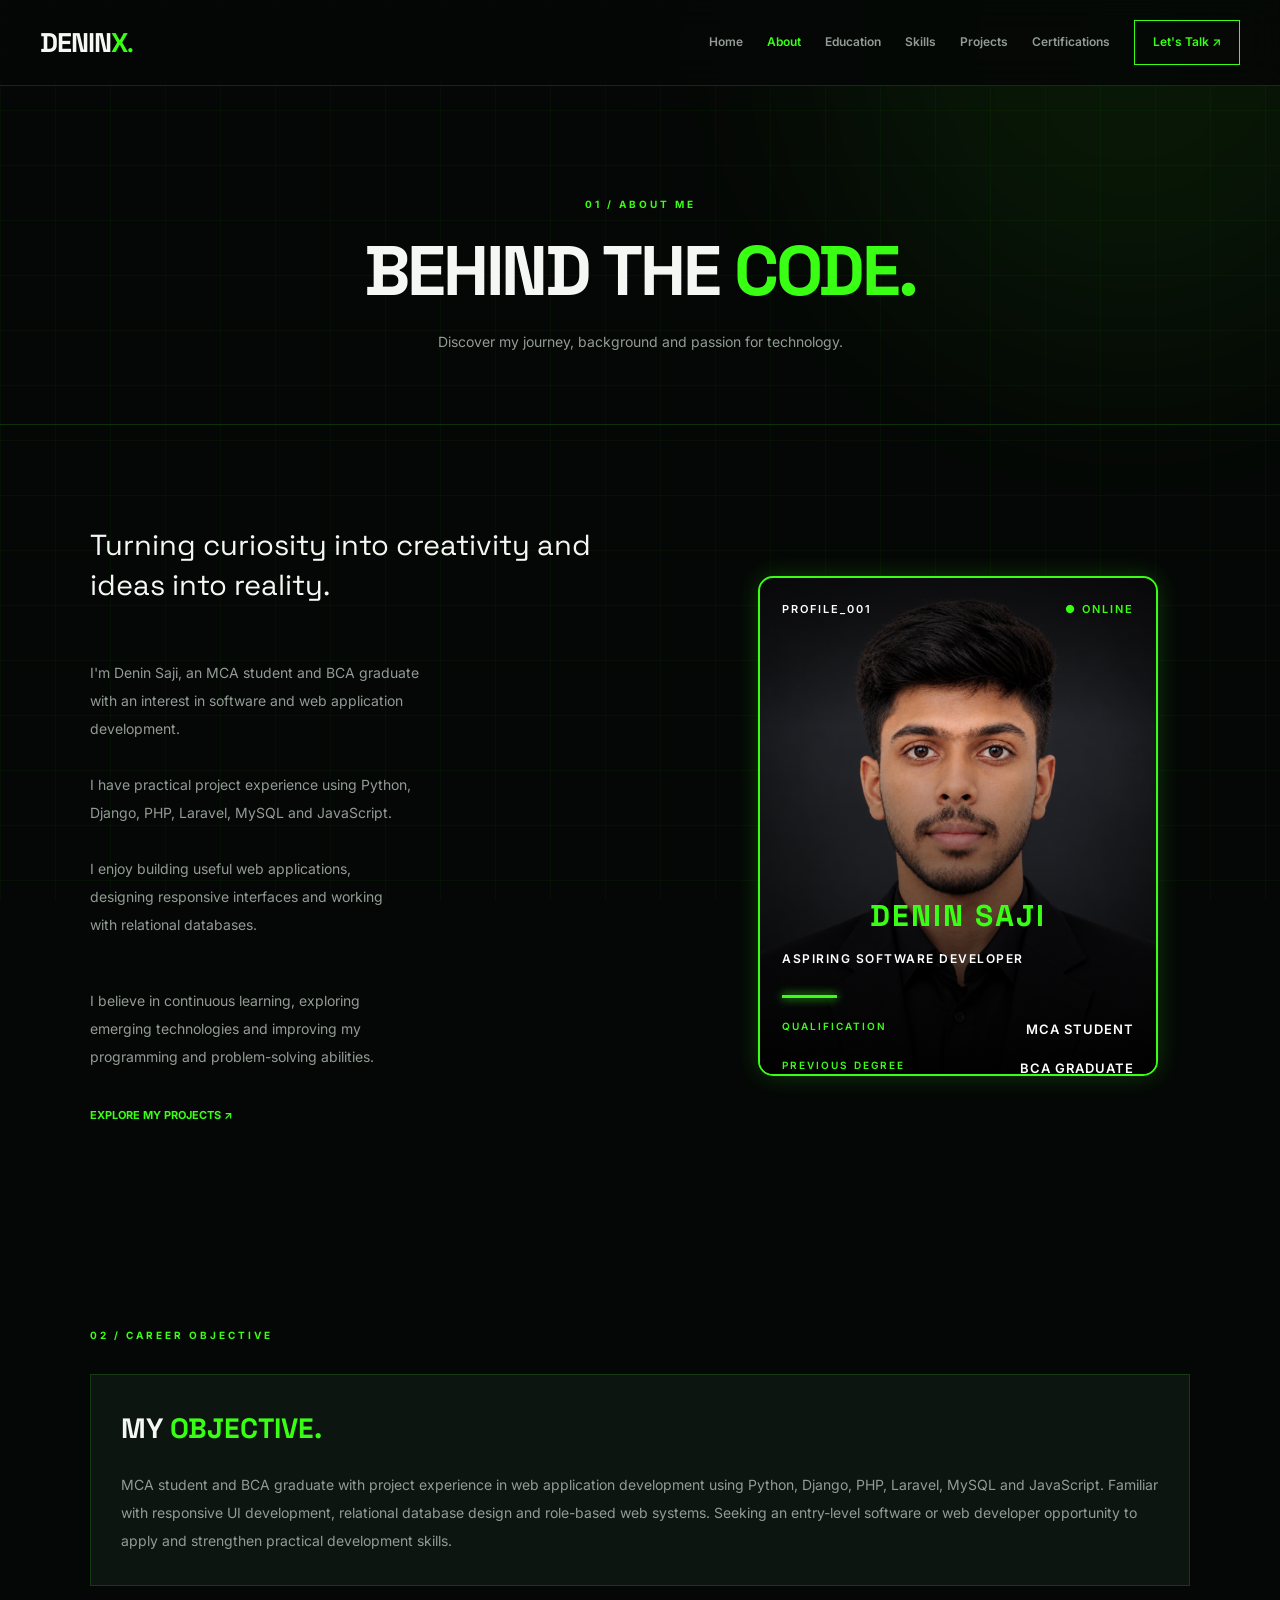
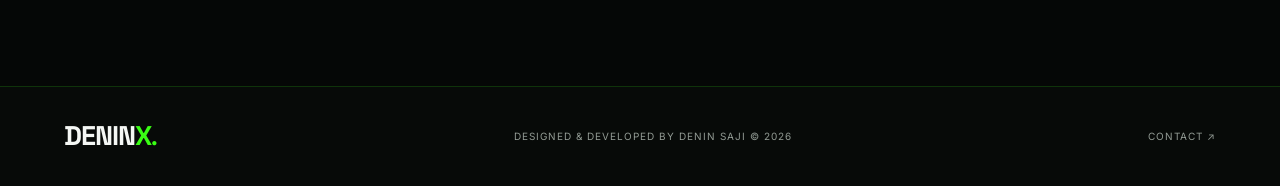
==== pages/about.html @ f34256f6 "initial commit" ====
<!DOCTYPE html>
<html lang="en">
<head>
    <meta charset="UTF-8">
    <meta name="viewport" content="width=device-width, initial-scale=1.0">

    <title>About Me | DENINX</title>

    <link href="https://fonts.googleapis.com/css2?family=Space+Grotesk:wght@400;500;600;700&family=Inter:wght@400;500;600;700&display=swap" rel="stylesheet">

    <link rel="stylesheet" href="../assets/css/index.css">
    <script src="../assets/js/script.js" defer></script>
</head>

<body>

<div class="background-grid"></div>
<div class="ambient-glow"></div>

<!-- NAVIGATION -->

<header class="navbar">
    <div class="nav-container">

        <a href="../index.html" class="logo">
            DENIN<span>X</span><small>.</small>
        </a>

        <input type="checkbox" id="menu-toggle">

        <label for="menu-toggle" class="menu-icon">
            <span></span>
            <span></span>
            <span></span>
        </label>

        <nav class="nav-links">
            <a href="../index.html">Home</a>
            <a href="about.html" class="active">About</a>
            <a href="education.html">Education</a>
            <a href="skills.html">Skills</a>
            <a href="projects.html">Projects</a>
            <a href="certifications.html">Certifications</a>
            <a href="contact.html" class="nav-contact">Let's Talk ↗</a>
        </nav>

    </div>
</header>

<main class="page-main">

    <!-- PAGE HERO -->

    <section class="page-hero">

        <p class="section-number">01 / ABOUT ME</p>

        <h1>BEHIND THE <span>CODE.</span></h1>

        <p>
            Discover my journey, background and passion for technology.
        </p>

    </section>

    <!-- ABOUT SECTION -->

    <section class="section">

        <div class="section-container about-grid">

            <div class="about-main">

                <p class="about-highlight">
                    Turning curiosity into creativity
                    and ideas into reality.
                </p>

                <p class="about-description">
                    I'm Denin Saji, an MCA student and BCA graduate
                    with an interest in software and web application
                    development.

                    I have practical project experience using Python,
                    Django, PHP, Laravel, MySQL and JavaScript.

                    I enjoy building useful web applications,
                    designing responsive interfaces and working
                    with relational databases.
                </p>

                <p class="about-description">
                    I believe in continuous learning, exploring
                    emerging technologies and improving my
                    programming and problem-solving abilities.
                </p>

                <a href="projects.html" class="text-link">
                    EXPLORE MY PROJECTS ↗
                </a>

            </div>

            <!-- PROFILE CARD WITH FULL BACKGROUND PHOTO -->

            <div class="profile-card">

                <!-- Dark overlay and profile content -->

                <div class="profile-overlay">

                    <div class="profile-card-top">

                        <span>PROFILE_001</span>

                        <span class="profile-online">
                            ● ONLINE
                        </span>

                    </div>

                    <div class="profile-info">

                        <h3>DENIN SAJI</h3>

                        <p class="profile-role">
                            ASPIRING SOFTWARE DEVELOPER
                        </p>

                        <div class="profile-line"></div>

                        <div class="profile-details">

                            <span>QUALIFICATION</span>
                            <strong>MCA STUDENT</strong>

                        </div>

                        <div class="profile-details">

                            <span>PREVIOUS DEGREE</span>
                            <strong>BCA GRADUATE</strong>

                        </div>

                        <div class="profile-details">

                            <span>LOCATION</span>
                            <strong>KERALA, INDIA</strong>

                        </div>

                    </div>

                </div>

            </div>

        </div>

    </section>

    <!-- CAREER OBJECTIVE -->

    <section class="section">

        <div class="section-container">

            <p class="section-number">02 / CAREER OBJECTIVE</p>

            <div class="content-card">

                <h2>MY <span>OBJECTIVE.</span></h2>

                <p>
                    MCA student and BCA graduate with project experience
                    in web application development using Python, Django,
                    PHP, Laravel, MySQL and JavaScript. Familiar with
                    responsive UI development, relational database design
                    and role-based web systems. Seeking an entry-level
                    software or web developer opportunity to apply and
                    strengthen practical development skills.
                </p>

            </div>

        </div>

    </section>

</main>

<!-- FOOTER -->

<footer class="footer">

    <a href="../index.html" class="logo">
        DENIN<span>X</span><small>.</small>
    </a>

    <p>DESIGNED & DEVELOPED BY DENIN SAJI © 2026</p>

    <a href="contact.html">CONTACT ↗</a>

</footer>

</body>
</html>
---- assets/css/index.css ----
/* =========================================
   DENINX PORTFOLIO
   BLACK + NEON GREEN THEME
========================================= */

:root {
    --bg: #050706;
    --bg-secondary: #0a100c;
    --card: #0d1510;
    --green: #39ff14;
    --green-dark: #1dbb12;
    --white: #f4f7f4;
    --gray: #929b94;
    --border: rgba(57, 255, 20, 0.17);
}

* {
    margin: 0;
    padding: 0;
    box-sizing: border-box;
}

html {
    scroll-behavior: smooth;
}

body {
    background: var(--bg);
    color: var(--white);
    font-family: 'Inter', sans-serif;
    line-height: 1.7;
    overflow-x: hidden;
}

a {
    text-decoration: none;
    color: inherit;
}

button,
input,
textarea {
    font: inherit;
}

button,
a {
    -webkit-tap-highlight-color: transparent;
}

::selection {
    background: var(--green);
    color: #000;
}

/* BACKGROUND */

.background-grid {
    position: fixed;
    inset: 0;
    z-index: -3;
    pointer-events: none;

    background-image:
        linear-gradient(rgba(57,255,20,.035) 1px, transparent 1px),
        linear-gradient(90deg, rgba(57,255,20,.035) 1px, transparent 1px);

    background-size: 55px 55px;
}

.ambient-glow {
    position: fixed;
    top: -250px;
    right: -150px;
    width: 600px;
    height: 600px;
    border-radius: 50%;
    background: rgba(57,255,20,.07);
    filter: blur(120px);
    pointer-events: none;
    z-index: -2;
}

/* NAVIGATION */

.navbar {
    position: sticky;
    top: 0;
    z-index: 1000;
    background: rgba(5,7,6,.88);
    backdrop-filter: blur(18px);
    border-bottom: 1px solid var(--border);
}

.nav-container {
    max-width: 1250px;
    min-height: 85px;
    padding: 0 25px;
    margin: auto;

    display: flex;
    align-items: center;
    justify-content: space-between;
}

.logo {
    font-family: 'Space Grotesk', sans-serif;
    font-size: 27px;
    font-weight: 700;
    letter-spacing: -1px;
}

.logo span {
    color: var(--green);
}

.logo small {
    color: var(--green);
}

.nav-links {
    display: flex;
    align-items: center;
    gap: 24px;
}

.nav-links a {
    font-size: 12px;
    font-weight: 600;
    color: var(--gray);
    transition: .3s;
}

.nav-links a:hover,
.nav-links a.active {
    color: var(--green);
}

.nav-links .nav-contact {
    padding: 11px 18px;
    color: var(--green);
    border: 1px solid var(--green);
}

.nav-contact:hover {
    background: var(--green);
    color: #000 !important;
}

#menu-toggle {
    display: none;
}

.menu-icon {
    display: none;
    cursor: pointer;
}

/* BUTTONS */

.btn {
    display: inline-flex;
    justify-content: center;
    align-items: center;
    gap: 12px;

    padding: 14px 23px;
    font-size: 11px;
    font-weight: 700;
    letter-spacing: 1px;

    border: 1px solid transparent;
    transition: .3s;
    cursor: pointer;
}

.btn-primary {
    background: var(--green);
    color: #000;
}

.btn-primary:hover {
    background: transparent;
    color: var(--green);
    border-color: var(--green);
    box-shadow: 0 0 25px rgba(57,255,20,.2);
}

.btn-secondary {
    background: transparent;
    border-color: var(--border);
    color: var(--white);
}

.btn-secondary:hover {
    border-color: var(--green);
    color: var(--green);
}

/* HERO */

.hero {
    max-width: 1250px;
    min-height: 680px;
    padding: 100px 25px;

    margin: auto;

    display: grid;
    grid-template-columns: 1.1fr .9fr;
    align-items: center;
    gap: 50px;
}

.status {
    display: inline-flex;
    align-items: center;
    gap: 10px;

    border: 1px solid var(--border);
    padding: 8px 14px;

    color: var(--green);
    font-size: 10px;
    letter-spacing: 1px;
    margin-bottom: 30px;
}

.status-dot {
    display: inline-block;
    width: 8px;
    height: 8px;
    background: var(--green);
    border-radius: 50%;
    box-shadow: 0 0 12px var(--green);
    animation: pulse 1.5s infinite;
}

@keyframes pulse {
    50% {
        opacity: .35;
        box-shadow: 0 0 3px var(--green);
    }
}

.hero-intro {
    font-size: 13px;
    letter-spacing: 4px;
    color: var(--gray);
}

.hero-intro span {
    color: var(--green);
}

.hero h1,
.page-hero h1 {
    font-family: 'Space Grotesk', sans-serif;
    font-size: clamp(48px, 6vw, 80px);
    line-height: 1.04;
    font-weight: 700;
    letter-spacing: -3px;
    margin: 22px 0;
}

.hero h1 span,
.page-hero h1 span,
.section-heading h2 span,
.section-container h2 span,
.contact-content h2 span,
.resume-card h2 span {
    color: var(--green);
}

.green-dot {
    color: var(--green);
}

.hero-description {
    max-width: 500px;
    color: var(--gray);
    font-size: 15px;
    margin-bottom: 30px;
}

.hero-buttons {
    display: flex;
    flex-wrap: wrap;
    gap: 15px;
}

.hero-meta {
    display: flex;
    justify-content: space-between;
    gap: 15px;
    max-width: 460px;

    margin-top: 65px;
    padding-top: 18px;

    border-top: 1px solid var(--border);
    font-size: 9px;
    letter-spacing: 1px;
    color: var(--gray);
}

/* HERO VISUAL */

.hero-visual {
    min-height: 490px;
    position: relative;

    display: flex;
    align-items: center;
    justify-content: center;
}

.tech-sphere {
    position: absolute;
    width: 250px;
    height: 250px;

    display: flex;
    align-items: center;
    justify-content: center;

    border-radius: 50%;
    background: radial-gradient(circle, #18331a, #050706 70%);

    box-shadow:
        0 0 50px rgba(57,255,20,.13),
        inset 0 0 40px rgba(57,255,20,.15);
}

.sphere-inner {
    width: 140px;
    height: 140px;

    border: 1px solid var(--green);
    border-radius: 50%;

    display: grid;
    place-items: center;

    font-family: 'Space Grotesk';
    font-size: 70px;
    color: var(--green);

    box-shadow: 0 0 35px rgba(57,255,20,.3);
}

.orbit {
    position: absolute;
    width: 350px;
    height: 350px;
    border: 1px solid rgba(57,255,20,.25);
    border-radius: 50%;
}

.orbit-one {
    transform: rotateX(65deg);
    animation: rotate 12s linear infinite;
}

.orbit-two {
    transform: rotateY(65deg);
    animation: rotate 18s linear infinite reverse;
}

@keyframes rotate {
    to {
        transform: rotate(360deg);
    }
}

.floating-label {
    position: absolute;
    z-index: 3;
    padding: 10px 14px;

    font-size: 9px;
    letter-spacing: 1px;

    background: #101a12;
    border: 1px solid var(--border);
}

.label-top {
    top: 40px;
    right: 0;
}

.label-bottom {
    bottom: 100px;
    left: 0;
}

/* TERMINAL */

.terminal {
    position: absolute;
    z-index: 4;
    right: -15px;
    bottom: -20px;

    width: 310px;
    background: rgba(10,17,12,.97);
    border: 1px solid var(--border);

    box-shadow: 0 15px 40px rgba(0,0,0,.6);
}

.terminal-header {
    display: flex;
    align-items: center;
    justify-content: space-between;

    padding: 12px;
    border-bottom: 1px solid var(--border);
}

.terminal-header p {
    font-size: 10px;
    color: var(--gray);
}

.terminal-controls {
    display: flex;
    gap: 5px;
}

.terminal-controls span {
    width: 8px;
    height: 8px;
    border-radius: 50%;
    background: var(--green);
}

.terminal-content {
    padding: 17px;
    font-family: monospace;
    font-size: 10px;
    line-height: 2;
}

.terminal-indent {
    padding-left: 18px;
}

.terminal-green {
    color: var(--green);
}

.terminal-yellow {
    color: #d7e77a;
}

.terminal-output {
    color: var(--green);
}

/* TECH STRIP */

.tech-strip {
    padding: 25px 10px;
    border-top: 1px solid var(--border);
    border-bottom: 1px solid var(--border);
    background: rgba(57,255,20,.025);
}

.tech-strip-inner {
    max-width: 1100px;
    margin: auto;

    display: flex;
    align-items: center;
    justify-content: space-around;
    flex-wrap: wrap;
    gap: 18px;
}

.tech-strip span {
    color: var(--gray);
    font-size: 11px;
    font-weight: 700;
    letter-spacing: 2px;
}

.tech-strip i {
    color: var(--green);
    font-style: normal;
}

/* GENERAL SECTIONS */

.section {
    padding: 100px 0;
}

.section-container {
    max-width: 1150px;
    padding: 0 25px;
    margin: auto;
}

.section-number {
    color: var(--green);
    font-size: 10px;
    font-weight: 700;
    letter-spacing: 3px;
    margin-bottom: 20px;
}

.section-heading h2,
.section-container > h2,
.resume-card h2,
.contact-content h2 {
    font-family: 'Space Grotesk';
    font-size: clamp(35px, 5vw, 58px);
    line-height: 1.1;
    letter-spacing: -2px;
    margin-bottom: 25px;
}

.section-subtitle {
    color: var(--gray);
    max-width: 400px;
}

/* PAGE HERO */

.page-main {
    min-height: 75vh;
}

.page-hero {
    text-align: center;
    padding: 110px 20px 70px;
    border-bottom: 1px solid var(--border);
}

.page-hero h1 {
    font-size: clamp(38px, 6vw, 70px);
}

.page-hero > p:last-child {
    color: var(--gray);
    font-size: 14px;
}

/* ABOUT */

.about-grid {
    display: grid;
    grid-template-columns: 1.1fr .9fr;
    gap: 70px;
    align-items: center;
}

.about-highlight {
    font-family: 'Space Grotesk';
    font-size: 29px;
    line-height: 1.4;
    margin-bottom: 25px;
}

.about-description {
    color: var(--gray);
    font-size: 14px;
    line-height: 2;
    margin-bottom: 20px;
    white-space: pre-line;
}

.text-link {
    display: inline-block;
    color: var(--green);
    font-size: 11px;
    font-weight: 700;
    margin-top: 15px;
}

.profile-card,
.content-card {
    background: var(--card);
    border: 1px solid var(--border);
    padding: 30px;
}

.profile-card-top {
    display: flex;
    justify-content: space-between;
    font-size: 9px;
    color: var(--gray);
}

.profile-online {
    color: var(--green);
}

.profile-avatar {
    width: 100px;
    height: 100px;
    display: grid;
    place-items: center;

    margin: 30px auto;
    border-radius: 50%;

    border: 1px solid var(--green);
    color: var(--green);
    font-size: 40px;

    box-shadow: 0 0 25px rgba(57,255,20,.15);
}

.profile-card h3,
.profile-card > p {
    text-align: center;
}

.profile-card h3 {
    font-family: 'Space Grotesk';
    font-size: 24px;
}

.profile-card > p {
    font-size: 10px;
    color: var(--gray);
    letter-spacing: 2px;
}

.profile-line {
    height: 1px;
    background: var(--border);
    margin: 25px 0;
}

.profile-details {
    display: flex;
    justify-content: space-between;
    gap: 15px;
    margin: 17px 0;
}

.profile-details span {
    font-size: 9px;
    color: var(--gray);
}

.profile-details strong {
    font-size: 10px;
    text-align: right;
    color: var(--green);
}

/* CONTENT CARD */

.content-card {
    margin-top: 30px;
}

.content-card h2,
.content-card h3 {
    font-family: 'Space Grotesk';
    font-size: 28px;
    margin-bottom: 18px;
}

.content-card p {
    color: var(--gray);
    line-height: 2;
    font-size: 14px;
}

/* EDUCATION */

.education-list {
    max-width: 850px;
    margin: auto;
    display: grid;
    gap: 25px;
}

.education-card {
    position: relative;
    padding: 35px;
    background: var(--card);
    border: 1px solid var(--border);
    transition: .3s;
}

.education-card:hover,
.skill-card:hover,
.project-card:hover,
.cert-card:hover {
    transform: translateY(-7px);
    border-color: var(--green);
    box-shadow: 0 15px 35px rgba(57,255,20,.08);
}

.education-number {
    position: absolute;
    right: 30px;
    top: 20px;
    font-family: 'Space Grotesk';
    font-size: 38px;
    color: rgba(57,255,20,.18);
}

.education-level {
    color: var(--green);
    font-size: 10px;
    letter-spacing: 2px;
}

.education-card h2 {
    font-family: 'Space Grotesk';
    font-size: 25px;
    margin: 12px 0;
}

.education-card h3 {
    font-size: 14px;
}

.education-card p {
    color: var(--gray);
    font-size: 12px;
}

.education-result {
    display: flex;
    justify-content: space-between;
    align-items: center;

    border-top: 1px solid var(--border);
    padding-top: 15px;
    margin-top: 20px;
}

.education-result span {
    font-size: 10px;
    color: var(--gray);
}

.education-result strong {
    color: var(--green);
    font-size: 24px;
}

/* SKILLS */

.skills-grid {
    display: grid;
    grid-template-columns: repeat(3, 1fr);
    gap: 22px;
}

.skill-card {
    position: relative;
    background: var(--card);
    border: 1px solid var(--border);
    padding: 30px;
    transition: .3s;
}

.skill-index {
    color: var(--green);
    font-size: 10px;
    letter-spacing: 2px;
}

.skill-symbol {
    font-family: 'Space Grotesk';
    font-size: 42px;
    color: var(--green);
    margin: 20px 0;
}

.skill-card h3 {
    font-family: 'Space Grotesk';
    font-size: 17px;
    margin-bottom: 17px;
}

.skill-tags,
.project-tags {
    display: flex;
    flex-wrap: wrap;
    gap: 8px;
}

.skill-tags span,
.project-tags span {
    padding: 6px 10px;
    font-size: 10px;
    color: var(--green);
    background: rgba(57,255,20,.06);
    border: 1px solid var(--border);
}

/* PROJECTS */

.projects-grid,
.project-summary-grid {
    display: grid;
    grid-template-columns: repeat(2, 1fr);
    gap: 25px;
}

.project-card,
.project-summary {
    background: var(--card);
    border: 1px solid var(--border);
    overflow: hidden;
    transition: .3s;
}

.project-image {
    height: 220px;
    position: relative;

    display: grid;
    place-items: center;

    background:
        radial-gradient(circle, rgba(57,255,20,.16), transparent 70%),
        #0b130d;
    border-bottom: 1px solid var(--border);
}

.project-two {
    background:
        radial-gradient(circle, rgba(20,150,70,.2), transparent 70%),
        #0b130d;
}

.project-three {
    background:
        radial-gradient(circle, rgba(100,180,30,.2), transparent 70%),
        #0b130d;
}

.project-image-label {
    position: absolute;
    top: 18px;
    left: 20px;
    color: var(--green);
    font-size: 10px;
    letter-spacing: 2px;
}

.project-preview {
    text-align: center;
    font-family: 'Space Grotesk';
    color: var(--green);
    font-size: 32px;
}

.project-preview strong {
    display: block;
}

.preview-line {
    width: 140px;
    height: 3px;
    background: var(--green);
    margin: 10px auto;
    opacity: .6;
}

.preview-line.short {
    width: 90px;
}

.preview-button {
    font-size: 9px;
    border: 1px solid var(--green);
    padding: 5px 12px;
    margin-top: 15px;
}

.project-info {
    padding: 28px;
}

.project-category {
    font-size: 9px;
    letter-spacing: 2px;
    color: var(--green);
}

.project-info h3 {
    font-family: 'Space Grotesk';
    font-size: 25px;
    margin: 12px 0;
}

.project-info > p {
    color: var(--gray);
    font-size: 13px;
    line-height: 1.9;
    margin-bottom: 20px;
}

.project-status,
.cert-label {
    display: inline-block;
    margin-top: 18px;
    color: var(--green);
    font-size: 10px;
    letter-spacing: 1px;
}

.art-shapes {
    display: flex;
    justify-content: center;
    gap: 10px;
    margin-top: 12px;
}

.art-shapes i {
    display: block;
    width: 35px;
    height: 35px;
    border: 1px solid var(--green);
    transform: rotate(45deg);
}

.project-summary-grid {
    margin: 40px 0;
    grid-template-columns: repeat(3, 1fr);
}

.project-summary {
    padding: 25px;
}

.project-summary > span {
    color: var(--green);
    font-size: 10px;
}

.project-summary h3 {
    font-family: 'Space Grotesk';
    font-size: 22px;
    margin: 18px 0;
}

.project-summary p {
    color: var(--gray);
    font-size: 12px;
    margin-bottom: 20px;
}

.project-summary a {
    color: var(--green);
    font-size: 10px;
    font-weight: 700;
}

/* CERTIFICATIONS */

.cert-grid {
    display: grid;
    grid-template-columns: repeat(2, 1fr);
    gap: 25px;
}

.cert-card {
    padding: 35px;
    background: var(--card);
    border: 1px solid var(--border);
    transition: .3s;
}

.cert-icon {
    font-size: 45px;
    color: var(--green);
    margin: 20px 0;
}

.cert-card h3 {
    font-family: 'Space Grotesk';
    font-size: 23px;
    margin: 12px 0;
}

.cert-card > p:not(.project-category) {
    color: var(--gray);
    font-size: 13px;
}

.certificate-note {
    margin-top: 35px;
}

/* RESUME */

.resume-card {
    display: flex;
    justify-content: space-between;
    align-items: center;
    flex-wrap: wrap;
    gap: 30px;

    padding: 45px;
    background: var(--card);
    border: 1px solid var(--border);
}

.resume-card h2 {
    font-size: 35px;
}

.resume-card > div > p:last-child {
    color: var(--gray);
    font-size: 13px;
}

/* CONTACT */

.contact-layout {
    display: grid;
    grid-template-columns: 1fr 1fr;
    gap: 60px;
    align-items: start;
}

.contact-content > p {
    color: var(--gray);
    font-size: 14px;
    margin-bottom: 30px;
}

.contact-list {
    display: grid;
    gap: 15px;
}

.contact-item {
    padding: 18px;
    border: 1px solid var(--border);
    background: var(--card);
    display: flex;
    flex-direction: column;
    gap: 5px;
    transition: .3s;
}

.contact-item:hover {
    border-color: var(--green);
}

.contact-item span {
    font-size: 9px;
    color: var(--green);
    letter-spacing: 2px;
}

.contact-item strong {
    font-size: 13px;
    overflow-wrap: anywhere;
}

.contact-card {
    padding: 30px;
    background: var(--card);
    border: 1px solid var(--border);
}

.contact-card h3 {
    font-family: 'Space Grotesk';
    font-size: 24px;
    margin-bottom: 25px;
}

.contact-card form {
    display: flex;
    flex-direction: column;
}

.contact-card label {
    font-size: 10px;
    color: var(--green);
    letter-spacing: 1px;
    margin: 15px 0 8px;
}

.contact-card input,
.contact-card textarea {
    width: 100%;
    padding: 14px;

    background: #050906;
    border: 1px solid var(--border);
    outline: none;

    color: white;
    font-size: 13px;
}

.contact-card input:focus,
.contact-card textarea:focus {
    border-color: var(--green);
}

.contact-card textarea {
    resize: vertical;
}

.contact-card button {
    margin-top: 20px;
}

.form-status {
    color: var(--green);
    font-size: 12px;
    margin-top: 15px;
}

/* FOOTER */

.footer {
    min-height: 100px;
    padding: 25px 5%;

    display: flex;
    justify-content: space-between;
    align-items: center;
    flex-wrap: wrap;
    gap: 20px;

    border-top: 1px solid var(--border);
    background: #070a08;
}

.footer p,
.footer > a:last-child {
    font-size: 10px;
    color: var(--gray);
    letter-spacing: 1px;
}

.footer > a:last-child:hover {
    color: var(--green);
}

/* RESPONSIVE DESIGN */

@media (max-width: 1050px) {

    .nav-links {
        gap: 14px;
    }

    .nav-links a {
        font-size: 10px;
    }

    .hero {
        gap: 20px;
    }

    .terminal {
        right: 0;
    }
}

@media (max-width: 850px) {

    .menu-icon {
        display: flex;
        flex-direction: column;
        gap: 6px;
    }

    .menu-icon span {
        display: block;
        width: 27px;
        height: 2px;
        background: var(--green);
    }

    .nav-links {
        position: absolute;
        top: 85px;
        left: 0;
        width: 100%;

        display: none;
        flex-direction: column;
        align-items: stretch;
        gap: 0;

        background: #080d09;
        border-bottom: 1px solid var(--border);
        padding: 15px 25px;
    }

    .nav-links a {
        padding: 14px 0;
        font-size: 12px;
    }

    #menu-toggle:checked ~ .nav-links {
        display: flex;
    }

    .hero {
        grid-template-columns: 1fr;
        padding-top: 75px;
    }

    .hero-visual {
        min-height: 500px;
    }

    .about-grid,
    .contact-layout {
        grid-template-columns: 1fr;
    }

    .skills-grid {
        grid-template-columns: repeat(2, 1fr);
    }

    .project-summary-grid {
        grid-template-columns: 1fr 1fr;
    }
}

@media (max-width: 550px) {

    .nav-container {
        min-height: 72px;
    }

    .nav-links {
        top: 72px;
    }

    .hero {
        padding: 65px 20px;
    }

    .hero h1 {
        font-size: 48px;
    }

    .hero-visual {
        min-height: 430px;
        transform: scale(.9);
    }

    .tech-sphere {
        width: 190px;
        height: 190px;
    }

    .sphere-inner {
        width: 110px;
        height: 110px;
        font-size: 55px;
    }

    .orbit {
        width: 270px;
        height: 270px;
    }

    .terminal {
        width: 260px;
        bottom: -5px;
    }

    .floating-label {
        font-size: 8px;
    }

    .section {
        padding: 70px 0;
    }

    .section-container {
        padding: 0 20px;
    }

    .skills-grid,
    .projects-grid,
    .project-summary-grid,
    .cert-grid {
        grid-template-columns: 1fr;
    }

    .education-card {
        padding: 25px;
    }

    .education-card h2 {
        font-size: 20px;
    }

    .resume-card {
        padding: 25px;
    }

    .resume-card h2 {
        font-size: 28px;
    }

    .contact-card {
        padding: 20px;
    }

    .footer {
        flex-direction: column;
        text-align: center;
    }

    .page-hero {
        padding: 75px 20px 55px;
    }

    .page-hero h1 {
        font-size: 42px;
    }

    .profile-details {
        flex-direction: column;
        gap: 3px;
    }

    .profile-details strong {
        text-align: left;
    }
}

@media (prefers-reduced-motion: reduce) {
    *,
    *::before,
    *::after {
        animation-duration: 0.01ms !important;
        transition-duration: 0.01ms !important;
        scroll-behavior: auto !important;
    }
}

/* =================================
   HERO PROFILE PHOTO
================================= */

.hero-photo-frame {
    position: relative;
    width: 310px;
    height: 380px;
    margin: 0 auto;
    padding: 10px;
    background: rgba(10, 20, 12, 0.9);
    border: 1px solid rgba(57, 255, 20, 0.6);
    border-radius: 22px;
    box-shadow: 0 0 35px rgba(57, 255, 20, 0.18);
    overflow: hidden;
    z-index: 2;
    animation: photoFloat 5s ease-in-out infinite;
}

.hero-photo-frame::before {
    content: "";
    position: absolute;
    inset: -100%;
    background: conic-gradient(
        transparent,
        #39ff14,
        transparent 30%
    );
    animation: photoRotate 7s linear infinite;
    z-index: -1;
}

.photo-top-label,
.photo-bottom-label {
    display: flex;
    justify-content: space-between;
    align-items: center;
    font-family: 'Space Grotesk', sans-serif;
    font-size: 10px;
    letter-spacing: 1.5px;
    color: #39ff14;
    padding: 8px 5px;
}

.hero-photo {
    width: 100%;
    height: 300px;
    display: block;
    object-fit: cover;
    object-position: center;
    border-radius: 14px;
    filter: saturate(0.85);
}

.photo-bottom-label {
    padding-top: 12px;
    font-weight: 700;
}

.hero-role {
    margin-top: 20px;
    font-family: 'Space Grotesk', sans-serif;
    font-size: 17px;
    font-weight: 700;
    letter-spacing: 2px;
}

.role-prefix {
    color: #929b94;
}

.typing-text {
    color: #39ff14;
}

.typing-cursor {
    color: #39ff14;
    animation: cursorBlink 0.8s infinite;
}

@keyframes cursorBlink {
    50% {
        opacity: 0;
    }
}

@keyframes photoFloat {
    0%, 100% {
        transform: translateY(0);
    }

    50% {
        transform: translateY(-12px);
    }
}

@keyframes photoRotate {
    to {
        transform: rotate(360deg);
    }
}


/* =================================
   PROFILE CARD IMAGE
================================= */


/* =====================================
   FULL BACKGROUND PROFILE CARD
===================================== */

.profile-card {
    position: relative;
    width: 100%;
    max-width: 400px;
    height: 500px;
    margin: auto;

    background-image: url("../images/denin1.png");
    background-size: cover;
    background-position: center;
    background-repeat: no-repeat;

    border: 2px solid #39ff14;
    border-radius: 15px;
    overflow: hidden;

    box-shadow: 0 0 25px rgba(57, 255, 20, 0.2);

    transition: 0.4s ease;
}

.profile-card:hover {
    transform: translateY(-5px);
    box-shadow: 0 0 35px rgba(57, 255, 20, 0.4);
}

/* FULL IMAGE DARK OVERLAY */

.profile-overlay {
    position: absolute;
    inset: 0;

    display: flex;
    flex-direction: column;
    justify-content: space-between;

    padding: 22px;

    background: linear-gradient(
        to bottom,
        rgba(0, 0, 0, 0.55) 0%,
        rgba(0, 0, 0, 0.05) 30%,
        rgba(0, 0, 0, 0.35) 50%,
        rgba(0, 0, 0, 0.95) 100%
    );
}

/* TOP PROFILE LABEL */

.profile-card-top {
    display: flex;
    justify-content: space-between;
    align-items: center;

    color: #ffffff;
    font-size: 11px;
    font-weight: 600;
    letter-spacing: 2px;
}

.profile-online {
    color: #39ff14;
}

/* PROFILE INFORMATION */

.profile-info {
    width: 100%;
    color: #ffffff;
    transform: translateY(80px);
}   
.profile-info h3 {
    color: #39ff14;
    font-family: 'Space Grotesk', sans-serif;
    font-size: 30px;
    font-weight: 700;
    letter-spacing: 2px;
    margin-bottom: 8px;
}

.profile-role {
    color: #ffffff;
    font-size: 12px;
    font-weight: 600;
    letter-spacing: 1.5px;
    margin-bottom: 20px;
}

/* NEON DIVIDER */

.profile-line {
    width: 55px;
    height: 3px;
    background: #39ff14;
    margin-bottom: 20px;
    box-shadow: 0 0 10px #39ff14;
}

/* PROFILE DETAILS */

.profile-details {
    margin-bottom: 14px;
}

.profile-details span {
    display: block;
    color: #39ff14;
    font-size: 10px;
    font-weight: 600;
    letter-spacing: 2px;
    margin-bottom: 4px;
}

.profile-details strong {
    display: block;
    color: #ffffff;
    font-size: 13px;
    font-weight: 600;
    letter-spacing: 1px;
}

/* MOBILE RESPONSIVENESS */

@media (max-width: 768px) {

    .profile-card {
        max-width: 350px;
        height: 460px;
    }

    .profile-overlay {
        padding: 18px;
    }

    .profile-info h3 {
        font-size: 25px;
    }

}
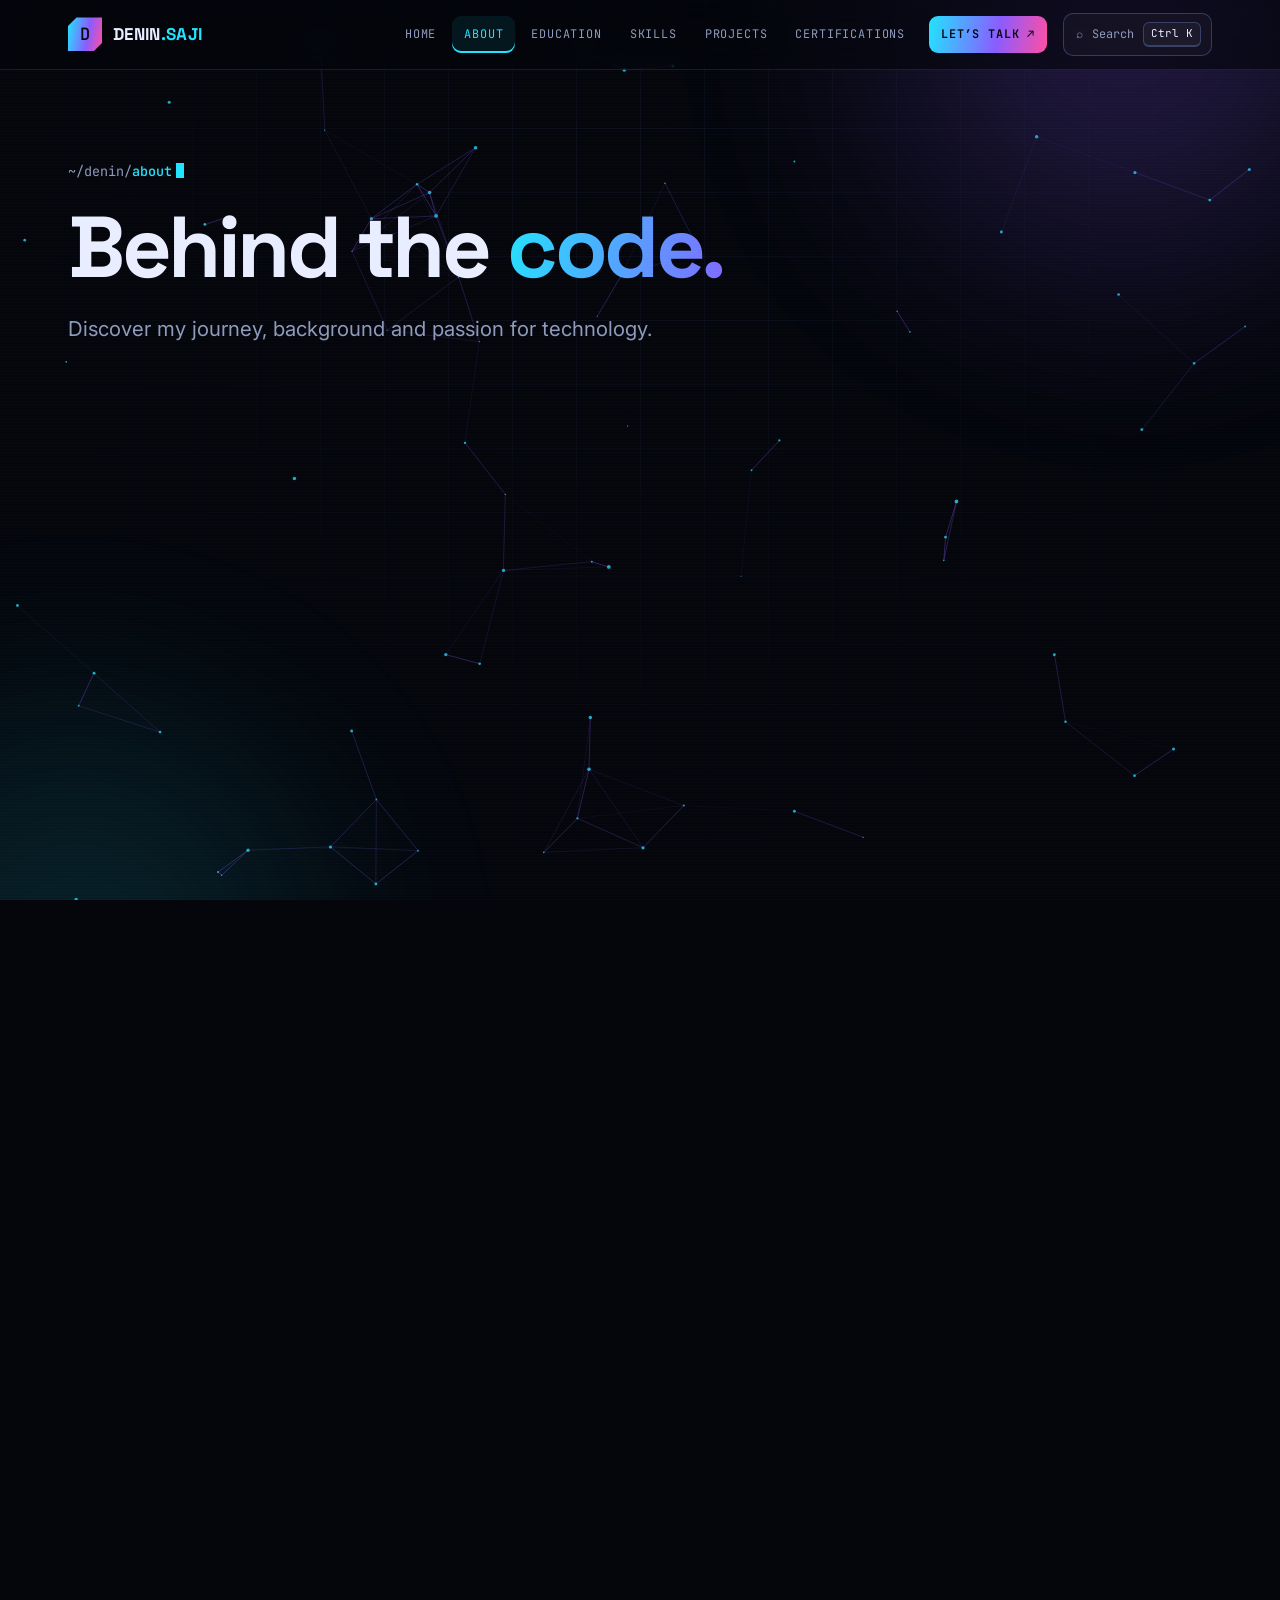
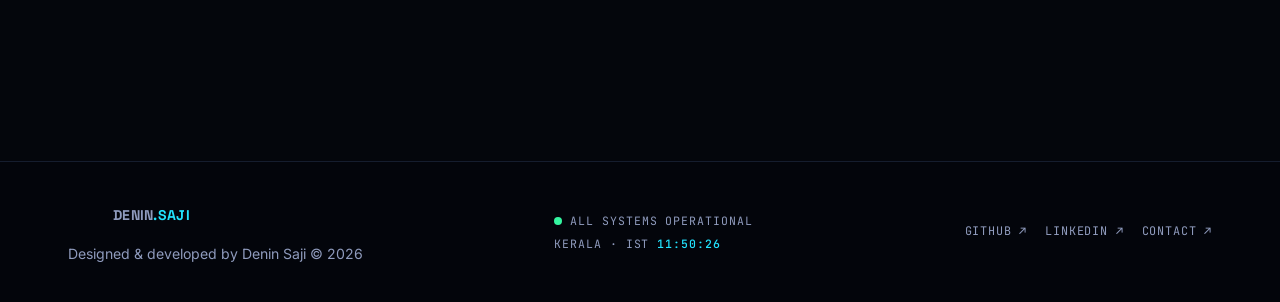
==== commit 7676c810: "commited" ====
--- a/pages/about.html
+++ b/pages/about.html
@@ -1,209 +1,114 @@
-
 <!DOCTYPE html>
 <html lang="en">
 <head>
-    <meta charset="UTF-8">
-    <meta name="viewport" content="width=device-width, initial-scale=1.0">
+<meta charset="UTF-8">
+<meta name="viewport" content="width=device-width, initial-scale=1.0">
+<title>About | Denin Saji</title>
+<meta name="description" content="About Denin Saji — MCA student and BCA graduate.">
+<meta name="theme-color" content="#04060c">
+<link rel="icon" href="data:image/svg+xml,%3Csvg xmlns='http://www.w3.org/2000/svg' viewBox='0 0 32 32'%3E%3Crect width='32' height='32' rx='8' fill='%2304060c'/%3E%3Ctext x='16' y='23' font-size='20' font-family='monospace' text-anchor='middle' fill='%2322e4ff'%3ED%3C/text%3E%3C/svg%3E">
+<script>var r=document.documentElement;r.classList.add('js');try{if(!sessionStorage.getItem('booted'))r.classList.add('booting')}catch(e){}</script>
+<noscript><style>.js .reveal{opacity:1!important;transform:none!important}.js .t-line:not(.on){opacity:1!important}</style></noscript>
+<link rel="preconnect" href="https://fonts.googleapis.com">
+<link rel="preconnect" href="https://fonts.gstatic.com" crossorigin>
+<link href="https://fonts.googleapis.com/css2?family=Space+Grotesk:wght@400;500;600;700&family=Inter:wght@400;500;600&family=JetBrains+Mono:wght@400;500&display=swap" rel="stylesheet">
+<link rel="stylesheet" href="../assets/css/index.css">
+<script src="../assets/js/script.js" defer></script>
+</head>
+<body data-base="../" data-pages="">
 
-    <title>About Me | DENINX</title>
+<div class="progress" aria-hidden="true"><i></i></div>
+<canvas id="bg-canvas" aria-hidden="true"></canvas>
+<div class="aurora" aria-hidden="true"></div>
+<div class="grid-bg" aria-hidden="true"></div>
+<div class="scanlines" aria-hidden="true"></div>
 
-    <link href="https://fonts.googleapis.com/css2?family=Space+Grotesk:wght@400;500;600;700&family=Inter:wght@400;500;600;700&display=swap" rel="stylesheet">
-
-    <link rel="stylesheet" href="../assets/css/index.css">
-    <script src="../assets/js/script.js" defer></script>
-</head>
-
-<body>
-
-<div class="background-grid"></div>
-<div class="ambient-glow"></div>
-
-<!-- NAVIGATION -->
+<div class="boot" id="boot" aria-hidden="true">
+  <div class="boot-box">
+    <div class="boot-line head">&gt; DENIN.OS v2026.11 — booting portfolio</div>
+    <div class="boot-line"><em>[ OK ]</em>mounting /projects</div>
+    <div class="boot-line"><em>[ OK ]</em>loading stack: python · php · laravel · django · mysql</div>
+    <div class="boot-line"><em>[ OK ]</em>compiling interface</div>
+    <div class="boot-line"><em>[ OK ]</em>establishing connection</div>
+    <div class="boot-line"><em>[ OK ]</em>portfolio ready</div>
+    <div class="boot-bar"><i></i></div>
+    <div class="boot-foot"><span>click to skip</span><span class="boot-pct">0%</span></div>
+  </div>
+</div>
 
 <header class="navbar">
-    <div class="nav-container">
-
-        <a href="../index.html" class="logo">
-            DENIN<span>X</span><small>.</small>
-        </a>
-
-        <input type="checkbox" id="menu-toggle">
-
-        <label for="menu-toggle" class="menu-icon">
-            <span></span>
-            <span></span>
-            <span></span>
-        </label>
-
-        <nav class="nav-links">
-            <a href="../index.html">Home</a>
-            <a href="about.html" class="active">About</a>
-            <a href="education.html">Education</a>
-            <a href="skills.html">Skills</a>
-            <a href="projects.html">Projects</a>
-            <a href="certifications.html">Certifications</a>
-            <a href="contact.html" class="nav-contact">Let's Talk ↗</a>
-        </nav>
-
+  <div class="nav-container">
+    <a href="../index.html" class="logo" aria-label="Denin Saji — home"><span class="logo-mark">D</span><span class="logo-text">DENIN<em>.SAJI</em></span></a>
+    <input type="checkbox" id="menu-toggle" aria-label="Toggle menu">
+    <nav class="nav-links" aria-label="Main">
+        <a href="../index.html">Home</a>
+        <a href="about.html" class="active">About</a>
+        <a href="education.html">Education</a>
+        <a href="skills.html">Skills</a>
+        <a href="projects.html">Projects</a>
+        <a href="certifications.html">Certifications</a>
+        <a href="contact.html" class="nav-contact">Let’s talk ↗</a>
+    </nav>
+    <div class="nav-actions">
+      <button class="cmd-btn" id="cmdBtn" type="button" aria-label="Open command menu"><span>⌕</span><span class="cmd-label">Search</span><kbd><span class="k-mod">Ctrl</span> K</kbd></button>
+      <label for="menu-toggle" class="menu-icon" aria-label="Menu"><span></span><span></span><span></span></label>
     </div>
+  </div>
 </header>
 
-<main class="page-main">
-
-    <!-- PAGE HERO -->
-
-    <section class="page-hero">
-
-        <p class="section-number">01 / ABOUT ME</p>
-
-        <h1>BEHIND THE <span>CODE.</span></h1>
-
-        <p>
-            Discover my journey, background and passion for technology.
-        </p>
-
-    </section>
-
-    <!-- ABOUT SECTION -->
-
-    <section class="section">
-
-        <div class="section-container about-grid">
-
-            <div class="about-main">
-
-                <p class="about-highlight">
-                    Turning curiosity into creativity
-                    and ideas into reality.
-                </p>
-
-                <p class="about-description">
-                    I'm Denin Saji, an MCA student and BCA graduate
-                    with an interest in software and web application
-                    development.
-
-                    I have practical project experience using Python,
-                    Django, PHP, Laravel, MySQL and JavaScript.
-
-                    I enjoy building useful web applications,
-                    designing responsive interfaces and working
-                    with relational databases.
-                </p>
-
-                <p class="about-description">
-                    I believe in continuous learning, exploring
-                    emerging technologies and improving my
-                    programming and problem-solving abilities.
-                </p>
-
-                <a href="projects.html" class="text-link">
-                    EXPLORE MY PROJECTS ↗
-                </a>
-
-            </div>
-
-            <!-- PROFILE CARD WITH FULL BACKGROUND PHOTO -->
-
-            <div class="profile-card">
-
-                <!-- Dark overlay and profile content -->
-
-                <div class="profile-overlay">
-
-                    <div class="profile-card-top">
-
-                        <span>PROFILE_001</span>
-
-                        <span class="profile-online">
-                            ● ONLINE
-                        </span>
-
-                    </div>
-
-                    <div class="profile-info">
-
-                        <h3>DENIN SAJI</h3>
-
-                        <p class="profile-role">
-                            ASPIRING SOFTWARE DEVELOPER
-                        </p>
-
-                        <div class="profile-line"></div>
-
-                        <div class="profile-details">
-
-                            <span>QUALIFICATION</span>
-                            <strong>MCA STUDENT</strong>
-
-                        </div>
-
-                        <div class="profile-details">
-
-                            <span>PREVIOUS DEGREE</span>
-                            <strong>BCA GRADUATE</strong>
-
-                        </div>
-
-                        <div class="profile-details">
-
-                            <span>LOCATION</span>
-                            <strong>KERALA, INDIA</strong>
-
-                        </div>
-
-                    </div>
-
-                </div>
-
-            </div>
-
+<main>
+<section class="wrap page-hero">
+  <p class="path">~/denin/<b>about</b><span class="caret"></span></p>
+  <h1 data-scramble>Behind the <span class='grad'>code.</span></h1>
+  <p class="lead">Discover my journey, background and passion for technology.</p>
+</section>
+<section class="section">
+  <div class="wrap split" style="align-items:start">
+    <div class="about-main reveal">
+      <p class="about-highlight">Turning curiosity into creativity and ideas into reality.</p>
+      <p class="about-description">I’m Denin Saji, an MCA student and BCA graduate with an interest in software and web application development. I have practical project experience using Python, Django, PHP, Laravel, MySQL and JavaScript. I enjoy building useful web applications, designing responsive interfaces and working with relational databases.</p>
+      <p class="about-description">I believe in continuous learning, exploring emerging technologies and improving my programming and problem-solving abilities.</p>
+      <a href="projects.html" class="text-link">Explore my projects ↗</a>
+    </div>
+    <div class="reveal" style="--d:.12s">
+      <aside class="profile-card glow-card" data-tilt="5">
+        <div class="photo"><img src="../assets/images/denin-profile.jpg" alt="Denin Saji"></div>
+        <div class="profile-body">
+          <div class="profile-id"><span>PROFILE_001</span><span style="color:var(--ok)">● ONLINE</span></div>
+          <h3>Denin Saji</h3>
+          <p class="profile-role">Aspiring software developer</p>
+          <div class="profile-details"><span>Qualification</span><strong>MCA student</strong></div>
+          <div class="profile-details"><span>Previous degree</span><strong>BCA graduate</strong></div>
+          <div class="profile-details"><span>Location</span><strong>Kerala, India</strong></div>
         </div>
-
-    </section>
-
-    <!-- CAREER OBJECTIVE -->
-
-    <section class="section">
-
-        <div class="section-container">
-
-            <p class="section-number">02 / CAREER OBJECTIVE</p>
-
-            <div class="content-card">
-
-                <h2>MY <span>OBJECTIVE.</span></h2>
-
-                <p>
-                    MCA student and BCA graduate with project experience
-                    in web application development using Python, Django,
-                    PHP, Laravel, MySQL and JavaScript. Familiar with
-                    responsive UI development, relational database design
-                    and role-based web systems. Seeking an entry-level
-                    software or web developer opportunity to apply and
-                    strengthen practical development skills.
-                </p>
-
-            </div>
-
-        </div>
-
-    </section>
-
+      </aside>
+    </div>
+  </div>
+</section>
+<section class="section" style="padding-top:0">
+  <div class="wrap">
+    <div class="sec-head reveal"><span class="sec-idx">02</span><h2 data-scramble>Career <span class='grad'>objective</span></h2></div>
+    <div class="reveal"><div class="content-card glow-card">
+      <h3>My objective.</h3>
+      <p>MCA student and BCA graduate with project experience in web application development using Python, Django, PHP, Laravel, MySQL and JavaScript. Familiar with responsive UI development, relational database design and role-based web systems. Seeking an entry-level software or web developer opportunity to apply and strengthen practical development skills.</p>
+    </div></div>
+  </div>
+</section>
 </main>
 
-<!-- FOOTER -->
-
 <footer class="footer">
-
-    <a href="../index.html" class="logo">
-        DENIN<span>X</span><small>.</small>
-    </a>
-
-    <p>DESIGNED & DEVELOPED BY DENIN SAJI © 2026</p>
-
-    <a href="contact.html">CONTACT ↗</a>
-
+  <div class="wrap footer-grid">
+    <div>
+      <a href="../index.html" class="logo"><span class="logo-mark">D</span><span class="logo-text">DENIN<em>.SAJI</em></span></a>
+      <p>Designed &amp; developed by Denin Saji © <span id="current-year">2026</span></p>
+    </div>
+    <div class="sys"><span class="ok-dot"></span>ALL SYSTEMS OPERATIONAL<br>KERALA · IST <b id="clock">--:--:--</b></div>
+    <div class="f-links">
+      <a href="https://github.com/denin-saji" target="_blank" rel="noopener noreferrer">GitHub ↗</a>
+      <a href="https://www.linkedin.com/in/denin-saji/" target="_blank" rel="noopener noreferrer">LinkedIn ↗</a>
+      <a href="contact.html">Contact ↗</a>
+    </div>
+  </div>
 </footer>
-
 </body>
 </html>
--- a/assets/css/index.css
+++ b/assets/css/index.css
@@ -1,1601 +1,399 @@
-
-/* =========================================
-   DENINX PORTFOLIO
-   BLACK + NEON GREEN THEME
-========================================= */
-
-:root {
-    --bg: #050706;
-    --bg-secondary: #0a100c;
-    --card: #0d1510;
-    --green: #39ff14;
-    --green-dark: #1dbb12;
-    --white: #f4f7f4;
-    --gray: #929b94;
-    --border: rgba(57, 255, 20, 0.17);
-}
-
-* {
-    margin: 0;
-    padding: 0;
-    box-sizing: border-box;
-}
-
-html {
-    scroll-behavior: smooth;
-}
-
-body {
-    background: var(--bg);
-    color: var(--white);
-    font-family: 'Inter', sans-serif;
-    line-height: 1.7;
-    overflow-x: hidden;
-}
-
-a {
-    text-decoration: none;
-    color: inherit;
-}
-
-button,
-input,
-textarea {
-    font: inherit;
-}
-
-button,
-a {
-    -webkit-tap-highlight-color: transparent;
-}
-
-::selection {
-    background: var(--green);
-    color: #000;
-}
-
-/* BACKGROUND */
-
-.background-grid {
-    position: fixed;
-    inset: 0;
-    z-index: -3;
-    pointer-events: none;
-
-    background-image:
-        linear-gradient(rgba(57,255,20,.035) 1px, transparent 1px),
-        linear-gradient(90deg, rgba(57,255,20,.035) 1px, transparent 1px);
-
-    background-size: 55px 55px;
-}
-
-.ambient-glow {
-    position: fixed;
-    top: -250px;
-    right: -150px;
-    width: 600px;
-    height: 600px;
-    border-radius: 50%;
-    background: rgba(57,255,20,.07);
-    filter: blur(120px);
-    pointer-events: none;
-    z-index: -2;
-}
-
-/* NAVIGATION */
-
-.navbar {
-    position: sticky;
-    top: 0;
-    z-index: 1000;
-    background: rgba(5,7,6,.88);
-    backdrop-filter: blur(18px);
-    border-bottom: 1px solid var(--border);
-}
-
-.nav-container {
-    max-width: 1250px;
-    min-height: 85px;
-    padding: 0 25px;
-    margin: auto;
-
-    display: flex;
-    align-items: center;
-    justify-content: space-between;
-}
-
-.logo {
-    font-family: 'Space Grotesk', sans-serif;
-    font-size: 27px;
-    font-weight: 700;
-    letter-spacing: -1px;
-}
-
-.logo span {
-    color: var(--green);
-}
-
-.logo small {
-    color: var(--green);
-}
-
-.nav-links {
-    display: flex;
-    align-items: center;
-    gap: 24px;
-}
-
-.nav-links a {
-    font-size: 12px;
-    font-weight: 600;
-    color: var(--gray);
-    transition: .3s;
-}
-
-.nav-links a:hover,
-.nav-links a.active {
-    color: var(--green);
-}
-
-.nav-links .nav-contact {
-    padding: 11px 18px;
-    color: var(--green);
-    border: 1px solid var(--green);
-}
-
-.nav-contact:hover {
-    background: var(--green);
-    color: #000 !important;
-}
-
-#menu-toggle {
-    display: none;
-}
-
-.menu-icon {
-    display: none;
-    cursor: pointer;
-}
-
-/* BUTTONS */
-
-.btn {
-    display: inline-flex;
-    justify-content: center;
-    align-items: center;
-    gap: 12px;
-
-    padding: 14px 23px;
-    font-size: 11px;
-    font-weight: 700;
-    letter-spacing: 1px;
-
-    border: 1px solid transparent;
-    transition: .3s;
-    cursor: pointer;
-}
-
-.btn-primary {
-    background: var(--green);
-    color: #000;
-}
-
-.btn-primary:hover {
-    background: transparent;
-    color: var(--green);
-    border-color: var(--green);
-    box-shadow: 0 0 25px rgba(57,255,20,.2);
-}
-
-.btn-secondary {
-    background: transparent;
-    border-color: var(--border);
-    color: var(--white);
-}
-
-.btn-secondary:hover {
-    border-color: var(--green);
-    color: var(--green);
-}
-
-/* HERO */
-
-.hero {
-    max-width: 1250px;
-    min-height: 680px;
-    padding: 100px 25px;
-
-    margin: auto;
-
-    display: grid;
-    grid-template-columns: 1.1fr .9fr;
-    align-items: center;
-    gap: 50px;
-}
-
-.status {
-    display: inline-flex;
-    align-items: center;
-    gap: 10px;
-
-    border: 1px solid var(--border);
-    padding: 8px 14px;
-
-    color: var(--green);
-    font-size: 10px;
-    letter-spacing: 1px;
-    margin-bottom: 30px;
-}
-
-.status-dot {
-    display: inline-block;
-    width: 8px;
-    height: 8px;
-    background: var(--green);
-    border-radius: 50%;
-    box-shadow: 0 0 12px var(--green);
-    animation: pulse 1.5s infinite;
-}
-
-@keyframes pulse {
-    50% {
-        opacity: .35;
-        box-shadow: 0 0 3px var(--green);
-    }
-}
-
-.hero-intro {
-    font-size: 13px;
-    letter-spacing: 4px;
-    color: var(--gray);
-}
-
-.hero-intro span {
-    color: var(--green);
-}
-
-.hero h1,
-.page-hero h1 {
-    font-family: 'Space Grotesk', sans-serif;
-    font-size: clamp(48px, 6vw, 80px);
-    line-height: 1.04;
-    font-weight: 700;
-    letter-spacing: -3px;
-    margin: 22px 0;
-}
-
-.hero h1 span,
-.page-hero h1 span,
-.section-heading h2 span,
-.section-container h2 span,
-.contact-content h2 span,
-.resume-card h2 span {
-    color: var(--green);
-}
-
-.green-dot {
-    color: var(--green);
-}
-
-.hero-description {
-    max-width: 500px;
-    color: var(--gray);
-    font-size: 15px;
-    margin-bottom: 30px;
-}
-
-.hero-buttons {
-    display: flex;
-    flex-wrap: wrap;
-    gap: 15px;
-}
-
-.hero-meta {
-    display: flex;
-    justify-content: space-between;
-    gap: 15px;
-    max-width: 460px;
-
-    margin-top: 65px;
-    padding-top: 18px;
-
-    border-top: 1px solid var(--border);
-    font-size: 9px;
-    letter-spacing: 1px;
-    color: var(--gray);
-}
-
-/* HERO VISUAL */
-
-.hero-visual {
-    min-height: 490px;
-    position: relative;
-
-    display: flex;
-    align-items: center;
-    justify-content: center;
-}
-
-.tech-sphere {
-    position: absolute;
-    width: 250px;
-    height: 250px;
-
-    display: flex;
-    align-items: center;
-    justify-content: center;
-
-    border-radius: 50%;
-    background: radial-gradient(circle, #18331a, #050706 70%);
-
-    box-shadow:
-        0 0 50px rgba(57,255,20,.13),
-        inset 0 0 40px rgba(57,255,20,.15);
-}
-
-.sphere-inner {
-    width: 140px;
-    height: 140px;
-
-    border: 1px solid var(--green);
-    border-radius: 50%;
-
-    display: grid;
-    place-items: center;
-
-    font-family: 'Space Grotesk';
-    font-size: 70px;
-    color: var(--green);
-
-    box-shadow: 0 0 35px rgba(57,255,20,.3);
-}
-
-.orbit {
-    position: absolute;
-    width: 350px;
-    height: 350px;
-    border: 1px solid rgba(57,255,20,.25);
-    border-radius: 50%;
-}
-
-.orbit-one {
-    transform: rotateX(65deg);
-    animation: rotate 12s linear infinite;
-}
-
-.orbit-two {
-    transform: rotateY(65deg);
-    animation: rotate 18s linear infinite reverse;
-}
-
-@keyframes rotate {
-    to {
-        transform: rotate(360deg);
-    }
-}
-
-.floating-label {
-    position: absolute;
-    z-index: 3;
-    padding: 10px 14px;
-
-    font-size: 9px;
-    letter-spacing: 1px;
-
-    background: #101a12;
-    border: 1px solid var(--border);
-}
-
-.label-top {
-    top: 40px;
-    right: 0;
-}
-
-.label-bottom {
-    bottom: 100px;
-    left: 0;
-}
-
-/* TERMINAL */
-
-.terminal {
-    position: absolute;
-    z-index: 4;
-    right: -15px;
-    bottom: -20px;
-
-    width: 310px;
-    background: rgba(10,17,12,.97);
-    border: 1px solid var(--border);
-
-    box-shadow: 0 15px 40px rgba(0,0,0,.6);
-}
-
-.terminal-header {
-    display: flex;
-    align-items: center;
-    justify-content: space-between;
-
-    padding: 12px;
-    border-bottom: 1px solid var(--border);
-}
-
-.terminal-header p {
-    font-size: 10px;
-    color: var(--gray);
-}
-
-.terminal-controls {
-    display: flex;
-    gap: 5px;
-}
-
-.terminal-controls span {
-    width: 8px;
-    height: 8px;
-    border-radius: 50%;
-    background: var(--green);
-}
-
-.terminal-content {
-    padding: 17px;
-    font-family: monospace;
-    font-size: 10px;
-    line-height: 2;
-}
-
-.terminal-indent {
-    padding-left: 18px;
-}
-
-.terminal-green {
-    color: var(--green);
-}
-
-.terminal-yellow {
-    color: #d7e77a;
-}
-
-.terminal-output {
-    color: var(--green);
-}
-
-/* TECH STRIP */
-
-.tech-strip {
-    padding: 25px 10px;
-    border-top: 1px solid var(--border);
-    border-bottom: 1px solid var(--border);
-    background: rgba(57,255,20,.025);
-}
-
-.tech-strip-inner {
-    max-width: 1100px;
-    margin: auto;
-
-    display: flex;
-    align-items: center;
-    justify-content: space-around;
-    flex-wrap: wrap;
-    gap: 18px;
-}
-
-.tech-strip span {
-    color: var(--gray);
-    font-size: 11px;
-    font-weight: 700;
-    letter-spacing: 2px;
-}
-
-.tech-strip i {
-    color: var(--green);
-    font-style: normal;
-}
-
-/* GENERAL SECTIONS */
-
-.section {
-    padding: 100px 0;
-}
-
-.section-container {
-    max-width: 1150px;
-    padding: 0 25px;
-    margin: auto;
-}
-
-.section-number {
-    color: var(--green);
-    font-size: 10px;
-    font-weight: 700;
-    letter-spacing: 3px;
-    margin-bottom: 20px;
-}
-
-.section-heading h2,
-.section-container > h2,
-.resume-card h2,
-.contact-content h2 {
-    font-family: 'Space Grotesk';
-    font-size: clamp(35px, 5vw, 58px);
-    line-height: 1.1;
-    letter-spacing: -2px;
-    margin-bottom: 25px;
-}
-
-.section-subtitle {
-    color: var(--gray);
-    max-width: 400px;
-}
-
-/* PAGE HERO */
-
-.page-main {
-    min-height: 75vh;
-}
-
-.page-hero {
-    text-align: center;
-    padding: 110px 20px 70px;
-    border-bottom: 1px solid var(--border);
-}
-
-.page-hero h1 {
-    font-size: clamp(38px, 6vw, 70px);
-}
-
-.page-hero > p:last-child {
-    color: var(--gray);
-    font-size: 14px;
-}
-
-/* ABOUT */
-
-.about-grid {
-    display: grid;
-    grid-template-columns: 1.1fr .9fr;
-    gap: 70px;
-    align-items: center;
-}
-
-.about-highlight {
-    font-family: 'Space Grotesk';
-    font-size: 29px;
-    line-height: 1.4;
-    margin-bottom: 25px;
-}
-
-.about-description {
-    color: var(--gray);
-    font-size: 14px;
-    line-height: 2;
-    margin-bottom: 20px;
-    white-space: pre-line;
-}
-
-.text-link {
-    display: inline-block;
-    color: var(--green);
-    font-size: 11px;
-    font-weight: 700;
-    margin-top: 15px;
-}
-
-.profile-card,
-.content-card {
-    background: var(--card);
-    border: 1px solid var(--border);
-    padding: 30px;
-}
-
-.profile-card-top {
-    display: flex;
-    justify-content: space-between;
-    font-size: 9px;
-    color: var(--gray);
-}
-
-.profile-online {
-    color: var(--green);
-}
-
-.profile-avatar {
-    width: 100px;
-    height: 100px;
-    display: grid;
-    place-items: center;
-
-    margin: 30px auto;
-    border-radius: 50%;
-
-    border: 1px solid var(--green);
-    color: var(--green);
-    font-size: 40px;
-
-    box-shadow: 0 0 25px rgba(57,255,20,.15);
-}
-
-.profile-card h3,
-.profile-card > p {
-    text-align: center;
-}
-
-.profile-card h3 {
-    font-family: 'Space Grotesk';
-    font-size: 24px;
-}
-
-.profile-card > p {
-    font-size: 10px;
-    color: var(--gray);
-    letter-spacing: 2px;
-}
-
-.profile-line {
-    height: 1px;
-    background: var(--border);
-    margin: 25px 0;
-}
-
-.profile-details {
-    display: flex;
-    justify-content: space-between;
-    gap: 15px;
-    margin: 17px 0;
-}
-
-.profile-details span {
-    font-size: 9px;
-    color: var(--gray);
-}
-
-.profile-details strong {
-    font-size: 10px;
-    text-align: right;
-    color: var(--green);
-}
-
-/* CONTENT CARD */
-
-.content-card {
-    margin-top: 30px;
-}
-
-.content-card h2,
-.content-card h3 {
-    font-family: 'Space Grotesk';
-    font-size: 28px;
-    margin-bottom: 18px;
-}
-
-.content-card p {
-    color: var(--gray);
-    line-height: 2;
-    font-size: 14px;
-}
-
-/* EDUCATION */
-
-.education-list {
-    max-width: 850px;
-    margin: auto;
-    display: grid;
-    gap: 25px;
-}
-
-.education-card {
-    position: relative;
-    padding: 35px;
-    background: var(--card);
-    border: 1px solid var(--border);
-    transition: .3s;
-}
-
-.education-card:hover,
-.skill-card:hover,
-.project-card:hover,
-.cert-card:hover {
-    transform: translateY(-7px);
-    border-color: var(--green);
-    box-shadow: 0 15px 35px rgba(57,255,20,.08);
-}
-
-.education-number {
-    position: absolute;
-    right: 30px;
-    top: 20px;
-    font-family: 'Space Grotesk';
-    font-size: 38px;
-    color: rgba(57,255,20,.18);
-}
-
-.education-level {
-    color: var(--green);
-    font-size: 10px;
-    letter-spacing: 2px;
-}
-
-.education-card h2 {
-    font-family: 'Space Grotesk';
-    font-size: 25px;
-    margin: 12px 0;
-}
-
-.education-card h3 {
-    font-size: 14px;
-}
-
-.education-card p {
-    color: var(--gray);
-    font-size: 12px;
-}
-
-.education-result {
-    display: flex;
-    justify-content: space-between;
-    align-items: center;
-
-    border-top: 1px solid var(--border);
-    padding-top: 15px;
-    margin-top: 20px;
-}
-
-.education-result span {
-    font-size: 10px;
-    color: var(--gray);
-}
-
-.education-result strong {
-    color: var(--green);
-    font-size: 24px;
-}
-
-/* SKILLS */
-
-.skills-grid {
-    display: grid;
-    grid-template-columns: repeat(3, 1fr);
-    gap: 22px;
-}
-
-.skill-card {
-    position: relative;
-    background: var(--card);
-    border: 1px solid var(--border);
-    padding: 30px;
-    transition: .3s;
-}
-
-.skill-index {
-    color: var(--green);
-    font-size: 10px;
-    letter-spacing: 2px;
-}
-
-.skill-symbol {
-    font-family: 'Space Grotesk';
-    font-size: 42px;
-    color: var(--green);
-    margin: 20px 0;
-}
-
-.skill-card h3 {
-    font-family: 'Space Grotesk';
-    font-size: 17px;
-    margin-bottom: 17px;
-}
-
-.skill-tags,
-.project-tags {
-    display: flex;
-    flex-wrap: wrap;
-    gap: 8px;
-}
-
-.skill-tags span,
-.project-tags span {
-    padding: 6px 10px;
-    font-size: 10px;
-    color: var(--green);
-    background: rgba(57,255,20,.06);
-    border: 1px solid var(--border);
-}
-
-/* PROJECTS */
-
-.projects-grid,
-.project-summary-grid {
-    display: grid;
-    grid-template-columns: repeat(2, 1fr);
-    gap: 25px;
-}
-
-.project-card,
-.project-summary {
-    background: var(--card);
-    border: 1px solid var(--border);
-    overflow: hidden;
-    transition: .3s;
-}
-
-.project-image {
-    height: 220px;
-    position: relative;
-
-    display: grid;
-    place-items: center;
-
-    background:
-        radial-gradient(circle, rgba(57,255,20,.16), transparent 70%),
-        #0b130d;
-    border-bottom: 1px solid var(--border);
-}
-
-.project-two {
-    background:
-        radial-gradient(circle, rgba(20,150,70,.2), transparent 70%),
-        #0b130d;
-}
-
-.project-three {
-    background:
-        radial-gradient(circle, rgba(100,180,30,.2), transparent 70%),
-        #0b130d;
-}
-
-.project-image-label {
-    position: absolute;
-    top: 18px;
-    left: 20px;
-    color: var(--green);
-    font-size: 10px;
-    letter-spacing: 2px;
-}
-
-.project-preview {
-    text-align: center;
-    font-family: 'Space Grotesk';
-    color: var(--green);
-    font-size: 32px;
-}
-
-.project-preview strong {
-    display: block;
-}
-
-.preview-line {
-    width: 140px;
-    height: 3px;
-    background: var(--green);
-    margin: 10px auto;
-    opacity: .6;
-}
-
-.preview-line.short {
-    width: 90px;
-}
-
-.preview-button {
-    font-size: 9px;
-    border: 1px solid var(--green);
-    padding: 5px 12px;
-    margin-top: 15px;
-}
-
-.project-info {
-    padding: 28px;
-}
-
-.project-category {
-    font-size: 9px;
-    letter-spacing: 2px;
-    color: var(--green);
-}
-
-.project-info h3 {
-    font-family: 'Space Grotesk';
-    font-size: 25px;
-    margin: 12px 0;
-}
-
-.project-info > p {
-    color: var(--gray);
-    font-size: 13px;
-    line-height: 1.9;
-    margin-bottom: 20px;
-}
-
-.project-status,
-.cert-label {
-    display: inline-block;
-    margin-top: 18px;
-    color: var(--green);
-    font-size: 10px;
-    letter-spacing: 1px;
-}
-
-.art-shapes {
-    display: flex;
-    justify-content: center;
-    gap: 10px;
-    margin-top: 12px;
-}
-
-.art-shapes i {
-    display: block;
-    width: 35px;
-    height: 35px;
-    border: 1px solid var(--green);
-    transform: rotate(45deg);
-}
-
-.project-summary-grid {
-    margin: 40px 0;
-    grid-template-columns: repeat(3, 1fr);
-}
-
-.project-summary {
-    padding: 25px;
-}
-
-.project-summary > span {
-    color: var(--green);
-    font-size: 10px;
-}
-
-.project-summary h3 {
-    font-family: 'Space Grotesk';
-    font-size: 22px;
-    margin: 18px 0;
-}
-
-.project-summary p {
-    color: var(--gray);
-    font-size: 12px;
-    margin-bottom: 20px;
-}
-
-.project-summary a {
-    color: var(--green);
-    font-size: 10px;
-    font-weight: 700;
-}
-
-/* CERTIFICATIONS */
-
-.cert-grid {
-    display: grid;
-    grid-template-columns: repeat(2, 1fr);
-    gap: 25px;
-}
-
-.cert-card {
-    padding: 35px;
-    background: var(--card);
-    border: 1px solid var(--border);
-    transition: .3s;
-}
-
-.cert-icon {
-    font-size: 45px;
-    color: var(--green);
-    margin: 20px 0;
-}
-
-.cert-card h3 {
-    font-family: 'Space Grotesk';
-    font-size: 23px;
-    margin: 12px 0;
-}
-
-.cert-card > p:not(.project-category) {
-    color: var(--gray);
-    font-size: 13px;
-}
-
-.certificate-note {
-    margin-top: 35px;
-}
-
-/* RESUME */
-
-.resume-card {
-    display: flex;
-    justify-content: space-between;
-    align-items: center;
-    flex-wrap: wrap;
-    gap: 30px;
-
-    padding: 45px;
-    background: var(--card);
-    border: 1px solid var(--border);
-}
-
-.resume-card h2 {
-    font-size: 35px;
-}
-
-.resume-card > div > p:last-child {
-    color: var(--gray);
-    font-size: 13px;
-}
-
-/* CONTACT */
-
-.contact-layout {
-    display: grid;
-    grid-template-columns: 1fr 1fr;
-    gap: 60px;
-    align-items: start;
-}
-
-.contact-content > p {
-    color: var(--gray);
-    font-size: 14px;
-    margin-bottom: 30px;
-}
-
-.contact-list {
-    display: grid;
-    gap: 15px;
-}
-
-.contact-item {
-    padding: 18px;
-    border: 1px solid var(--border);
-    background: var(--card);
-    display: flex;
-    flex-direction: column;
-    gap: 5px;
-    transition: .3s;
-}
-
-.contact-item:hover {
-    border-color: var(--green);
-}
-
-.contact-item span {
-    font-size: 9px;
-    color: var(--green);
-    letter-spacing: 2px;
-}
-
-.contact-item strong {
-    font-size: 13px;
-    overflow-wrap: anywhere;
-}
-
-.contact-card {
-    padding: 30px;
-    background: var(--card);
-    border: 1px solid var(--border);
-}
-
-.contact-card h3 {
-    font-family: 'Space Grotesk';
-    font-size: 24px;
-    margin-bottom: 25px;
-}
-
-.contact-card form {
-    display: flex;
-    flex-direction: column;
-}
-
-.contact-card label {
-    font-size: 10px;
-    color: var(--green);
-    letter-spacing: 1px;
-    margin: 15px 0 8px;
-}
-
-.contact-card input,
-.contact-card textarea {
-    width: 100%;
-    padding: 14px;
-
-    background: #050906;
-    border: 1px solid var(--border);
-    outline: none;
-
-    color: white;
-    font-size: 13px;
-}
-
-.contact-card input:focus,
-.contact-card textarea:focus {
-    border-color: var(--green);
-}
-
-.contact-card textarea {
-    resize: vertical;
-}
-
-.contact-card button {
-    margin-top: 20px;
-}
-
-.form-status {
-    color: var(--green);
-    font-size: 12px;
-    margin-top: 15px;
-}
-
-/* FOOTER */
-
-.footer {
-    min-height: 100px;
-    padding: 25px 5%;
-
-    display: flex;
-    justify-content: space-between;
-    align-items: center;
-    flex-wrap: wrap;
-    gap: 20px;
-
-    border-top: 1px solid var(--border);
-    background: #070a08;
-}
-
-.footer p,
-.footer > a:last-child {
-    font-size: 10px;
-    color: var(--gray);
-    letter-spacing: 1px;
-}
-
-.footer > a:last-child:hover {
-    color: var(--green);
-}
-
-/* RESPONSIVE DESIGN */
-
-@media (max-width: 1050px) {
-
-    .nav-links {
-        gap: 14px;
-    }
-
-    .nav-links a {
-        font-size: 10px;
-    }
-
-    .hero {
-        gap: 20px;
-    }
-
-    .terminal {
-        right: 0;
-    }
-}
-
-@media (max-width: 850px) {
-
-    .menu-icon {
-        display: flex;
-        flex-direction: column;
-        gap: 6px;
-    }
-
-    .menu-icon span {
-        display: block;
-        width: 27px;
-        height: 2px;
-        background: var(--green);
-    }
-
-    .nav-links {
-        position: absolute;
-        top: 85px;
-        left: 0;
-        width: 100%;
-
-        display: none;
-        flex-direction: column;
-        align-items: stretch;
-        gap: 0;
-
-        background: #080d09;
-        border-bottom: 1px solid var(--border);
-        padding: 15px 25px;
-    }
-
-    .nav-links a {
-        padding: 14px 0;
-        font-size: 12px;
-    }
-
-    #menu-toggle:checked ~ .nav-links {
-        display: flex;
-    }
-
-    .hero {
-        grid-template-columns: 1fr;
-        padding-top: 75px;
-    }
-
-    .hero-visual {
-        min-height: 500px;
-    }
-
-    .about-grid,
-    .contact-layout {
-        grid-template-columns: 1fr;
-    }
-
-    .skills-grid {
-        grid-template-columns: repeat(2, 1fr);
-    }
-
-    .project-summary-grid {
-        grid-template-columns: 1fr 1fr;
-    }
-}
-
-@media (max-width: 550px) {
-
-    .nav-container {
-        min-height: 72px;
-    }
-
-    .nav-links {
-        top: 72px;
-    }
-
-    .hero {
-        padding: 65px 20px;
-    }
-
-    .hero h1 {
-        font-size: 48px;
-    }
-
-    .hero-visual {
-        min-height: 430px;
-        transform: scale(.9);
-    }
-
-    .tech-sphere {
-        width: 190px;
-        height: 190px;
-    }
-
-    .sphere-inner {
-        width: 110px;
-        height: 110px;
-        font-size: 55px;
-    }
-
-    .orbit {
-        width: 270px;
-        height: 270px;
-    }
-
-    .terminal {
-        width: 260px;
-        bottom: -5px;
-    }
-
-    .floating-label {
-        font-size: 8px;
-    }
-
-    .section {
-        padding: 70px 0;
-    }
-
-    .section-container {
-        padding: 0 20px;
-    }
-
-    .skills-grid,
-    .projects-grid,
-    .project-summary-grid,
-    .cert-grid {
-        grid-template-columns: 1fr;
-    }
-
-    .education-card {
-        padding: 25px;
-    }
-
-    .education-card h2 {
-        font-size: 20px;
-    }
-
-    .resume-card {
-        padding: 25px;
-    }
-
-    .resume-card h2 {
-        font-size: 28px;
-    }
-
-    .contact-card {
-        padding: 20px;
-    }
-
-    .footer {
-        flex-direction: column;
-        text-align: center;
-    }
-
-    .page-hero {
-        padding: 75px 20px 55px;
-    }
-
-    .page-hero h1 {
-        font-size: 42px;
-    }
-
-    .profile-details {
-        flex-direction: column;
-        gap: 3px;
-    }
-
-    .profile-details strong {
-        text-align: left;
-    }
-}
-
-@media (prefers-reduced-motion: reduce) {
-    *,
-    *::before,
-    *::after {
-        animation-duration: 0.01ms !important;
-        transition-duration: 0.01ms !important;
-        scroll-behavior: auto !important;
-    }
-}
-
-/* =================================
-   HERO PROFILE PHOTO
-================================= */
-
-.hero-photo-frame {
-    position: relative;
-    width: 310px;
-    height: 380px;
-    margin: 0 auto;
-    padding: 10px;
-    background: rgba(10, 20, 12, 0.9);
-    border: 1px solid rgba(57, 255, 20, 0.6);
-    border-radius: 22px;
-    box-shadow: 0 0 35px rgba(57, 255, 20, 0.18);
-    overflow: hidden;
-    z-index: 2;
-    animation: photoFloat 5s ease-in-out infinite;
-}
-
-.hero-photo-frame::before {
-    content: "";
-    position: absolute;
-    inset: -100%;
-    background: conic-gradient(
-        transparent,
-        #39ff14,
-        transparent 30%
-    );
-    animation: photoRotate 7s linear infinite;
-    z-index: -1;
-}
-
-.photo-top-label,
-.photo-bottom-label {
-    display: flex;
-    justify-content: space-between;
-    align-items: center;
-    font-family: 'Space Grotesk', sans-serif;
-    font-size: 10px;
-    letter-spacing: 1.5px;
-    color: #39ff14;
-    padding: 8px 5px;
-}
-
-.hero-photo {
-    width: 100%;
-    height: 300px;
-    display: block;
-    object-fit: cover;
-    object-position: center;
-    border-radius: 14px;
-    filter: saturate(0.85);
-}
-
-.photo-bottom-label {
-    padding-top: 12px;
-    font-weight: 700;
-}
-
-.hero-role {
-    margin-top: 20px;
-    font-family: 'Space Grotesk', sans-serif;
-    font-size: 17px;
-    font-weight: 700;
-    letter-spacing: 2px;
-}
-
-.role-prefix {
-    color: #929b94;
-}
-
-.typing-text {
-    color: #39ff14;
-}
-
-.typing-cursor {
-    color: #39ff14;
-    animation: cursorBlink 0.8s infinite;
-}
-
-@keyframes cursorBlink {
-    50% {
-        opacity: 0;
-    }
-}
-
-@keyframes photoFloat {
-    0%, 100% {
-        transform: translateY(0);
-    }
-
-    50% {
-        transform: translateY(-12px);
-    }
-}
-
-@keyframes photoRotate {
-    to {
-        transform: rotate(360deg);
-    }
-}
-
-
-/* =================================
-   PROFILE CARD IMAGE
-================================= */
-
-
-/* =====================================
-   FULL BACKGROUND PROFILE CARD
-===================================== */
-
-.profile-card {
-    position: relative;
-    width: 100%;
-    max-width: 400px;
-    height: 500px;
-    margin: auto;
-
-    background-image: url("../images/denin1.png");
-    background-size: cover;
-    background-position: center;
-    background-repeat: no-repeat;
-
-    border: 2px solid #39ff14;
-    border-radius: 15px;
-    overflow: hidden;
-
-    box-shadow: 0 0 25px rgba(57, 255, 20, 0.2);
-
-    transition: 0.4s ease;
-}
-
-.profile-card:hover {
-    transform: translateY(-5px);
-    box-shadow: 0 0 35px rgba(57, 255, 20, 0.4);
-}
-
-/* FULL IMAGE DARK OVERLAY */
-
-.profile-overlay {
-    position: absolute;
-    inset: 0;
-
-    display: flex;
-    flex-direction: column;
-    justify-content: space-between;
-
-    padding: 22px;
-
-    background: linear-gradient(
-        to bottom,
-        rgba(0, 0, 0, 0.55) 0%,
-        rgba(0, 0, 0, 0.05) 30%,
-        rgba(0, 0, 0, 0.35) 50%,
-        rgba(0, 0, 0, 0.95) 100%
-    );
-}
-
-/* TOP PROFILE LABEL */
-
-.profile-card-top {
-    display: flex;
-    justify-content: space-between;
-    align-items: center;
-
-    color: #ffffff;
-    font-size: 11px;
-    font-weight: 600;
-    letter-spacing: 2px;
-}
-
-.profile-online {
-    color: #39ff14;
-}
-
-/* PROFILE INFORMATION */
-
-.profile-info {
-    width: 100%;
-    color: #ffffff;
-    transform: translateY(80px);
-}   
-.profile-info h3 {
-    color: #39ff14;
-    font-family: 'Space Grotesk', sans-serif;
-    font-size: 30px;
-    font-weight: 700;
-    letter-spacing: 2px;
-    margin-bottom: 8px;
-}
-
-.profile-role {
-    color: #ffffff;
-    font-size: 12px;
-    font-weight: 600;
-    letter-spacing: 1.5px;
-    margin-bottom: 20px;
-}
-
-/* NEON DIVIDER */
-
-.profile-line {
-    width: 55px;
-    height: 3px;
-    background: #39ff14;
-    margin-bottom: 20px;
-    box-shadow: 0 0 10px #39ff14;
-}
-
-/* PROFILE DETAILS */
-
-.profile-details {
-    margin-bottom: 14px;
-}
-
-.profile-details span {
-    display: block;
-    color: #39ff14;
-    font-size: 10px;
-    font-weight: 600;
-    letter-spacing: 2px;
-    margin-bottom: 4px;
-}
-
-.profile-details strong {
-    display: block;
-    color: #ffffff;
-    font-size: 13px;
-    font-weight: 600;
-    letter-spacing: 1px;
-}
-
-/* MOBILE RESPONSIVENESS */
-
-@media (max-width: 768px) {
-
-    .profile-card {
-        max-width: 350px;
-        height: 460px;
-    }
-
-    .profile-overlay {
-        padding: 18px;
-    }
-
-    .profile-info h3 {
-        font-size: 25px;
-    }
-
-}
+/* =========================================================
+   DENIN SAJI — PORTFOLIO // COMMAND CENTER EDITION
+   Deep space + cyan/violet. Vanilla HTML · CSS · JS.
+========================================================= */
+:root{
+  --bg:#04060c; --panel:rgba(11,16,30,.68); --panel-solid:#0a0f1d;
+  --line:rgba(130,170,255,.14); --line2:rgba(130,170,255,.28);
+  --text:#e8eeff; --muted:#8f9bbd;
+  --cyan:#22e4ff; --violet:#8b5cff; --pink:#ff4fa3; --ok:#34f5a0;
+  --grad:linear-gradient(100deg,var(--cyan),var(--violet) 58%,var(--pink));
+  --display:'Space Grotesk',system-ui,-apple-system,'Segoe UI',sans-serif;
+  --sans:'Inter',system-ui,-apple-system,'Segoe UI',sans-serif;
+  --mono:'JetBrains Mono',ui-monospace,SFMono-Regular,Menlo,Consolas,monospace;
+  --max:1200px;
+  color-scheme:dark;
+}
+*{margin:0;padding:0;box-sizing:border-box}
+html{scroll-behavior:smooth}
+body{background:var(--bg);color:var(--text);font-family:var(--sans);font-size:17px;line-height:1.65;-webkit-font-smoothing:antialiased;overflow-x:hidden}
+img{max-width:100%;display:block}
+a{color:inherit;text-decoration:none}
+button{font:inherit;color:inherit}
+::selection{background:var(--cyan);color:#04060c}
+:focus-visible{outline:2px solid var(--cyan);outline-offset:3px}
+kbd{font-family:var(--mono);font-size:.68rem;padding:2px 7px;border:1px solid var(--line2);border-bottom-width:2px;border-radius:6px;background:rgba(255,255,255,.04);color:var(--text)}
+.muted{color:var(--muted)}
+
+/* ---------- BACKGROUND LAYERS ---------- */
+#bg-canvas{position:fixed;inset:0;z-index:-3;pointer-events:none}
+.grid-bg{position:fixed;inset:0;z-index:-2;pointer-events:none;opacity:.4;
+  background-image:linear-gradient(var(--line) 1px,transparent 1px),linear-gradient(90deg,var(--line) 1px,transparent 1px);
+  background-size:64px 64px;
+  -webkit-mask-image:radial-gradient(ellipse at 50% 20%,#000 5%,transparent 70%);mask-image:radial-gradient(ellipse at 50% 20%,#000 5%,transparent 70%)}
+.aurora{position:fixed;inset:0;z-index:-2;pointer-events:none;overflow:hidden}
+.aurora::before,.aurora::after{content:"";position:absolute;width:60vmax;height:60vmax;border-radius:50%;filter:blur(90px)}
+.aurora::before{background:radial-gradient(circle,var(--violet),transparent 65%);top:-28vmax;right:-18vmax;opacity:.28;animation:drift 24s ease-in-out infinite alternate}
+.aurora::after{background:radial-gradient(circle,var(--cyan),transparent 65%);bottom:-34vmax;left:-24vmax;opacity:.16;animation:drift 30s ease-in-out infinite alternate-reverse}
+.scanlines{position:fixed;inset:0;z-index:90;pointer-events:none;background:repeating-linear-gradient(0deg,rgba(255,255,255,.016) 0 1px,transparent 1px 3px)}
+.cursor-glow{position:fixed;left:0;top:0;width:460px;height:460px;margin:-230px 0 0 -230px;border-radius:50%;background:radial-gradient(circle,rgba(34,228,255,.11),transparent 62%);pointer-events:none;z-index:-1;opacity:0;transition:opacity .5s}
+.cursor-ring{position:fixed;left:0;top:0;width:34px;height:34px;margin:-17px 0 0 -17px;border:1px solid rgba(34,228,255,.65);border-radius:50%;pointer-events:none;z-index:250;opacity:0;transition:width .2s,height .2s,margin .2s,background .2s,opacity .3s}
+.cursor-ring.hot{width:58px;height:58px;margin:-29px 0 0 -29px;background:rgba(34,228,255,.08)}
+.progress{position:fixed;top:0;left:0;right:0;height:2px;z-index:120}
+.progress i{display:block;height:100%;background:var(--grad);transform-origin:left;transform:scaleX(0);box-shadow:0 0 12px var(--cyan)}
+
+/* ---------- BOOT SCREEN ---------- */
+.boot{position:fixed;inset:0;z-index:300;background:#03050a;display:none;align-items:center;justify-content:center;cursor:pointer}
+.booting .boot{display:flex;animation:bootfail .4s 6s forwards}
+.boot.out{opacity:0;transition:opacity .55s;pointer-events:none}
+.boot-box{width:min(540px,88vw);font-family:var(--mono);font-size:.82rem;color:var(--muted)}
+.boot-line{opacity:0;transform:translateY(4px);transition:opacity .25s,transform .25s;margin:7px 0}
+.boot-line.on{opacity:1;transform:none}
+.boot-line em{color:var(--ok);font-style:normal;margin-right:8px}
+.boot-line.head{color:var(--cyan);margin-bottom:14px}
+.boot-bar{height:3px;background:var(--line);margin-top:22px;border-radius:2px;overflow:hidden}
+.boot-bar i{display:block;height:100%;width:0;background:var(--grad);transition:width .17s linear}
+.boot-foot{display:flex;justify-content:space-between;margin-top:10px;font-size:.7rem;opacity:.7}
+
+/* ---------- LAYOUT ---------- */
+.wrap{max-width:var(--max);margin:0 auto;padding:0 28px}
+.section{padding:clamp(56px,8vw,100px) 0}
+main{overflow-x:clip;animation:pagein .6s ease backwards}
+.leaving main{opacity:0;transform:translateY(-10px);transition:opacity .25s,transform .25s}
+.sec-head{display:flex;align-items:center;gap:18px;margin-bottom:44px}
+.sec-head::after{content:"";flex:1;height:1px;background:linear-gradient(90deg,var(--line2),transparent)}
+.sec-idx{font-family:var(--mono);font-size:.78rem;color:var(--cyan);border:1px solid var(--line2);padding:4px 10px;border-radius:8px;background:rgba(34,228,255,.06)}
+h1,h2,h3{font-family:var(--display);line-height:1.05;letter-spacing:-.03em}
+h2{font-size:clamp(1.9rem,4.4vw,3.2rem);font-weight:700}
+h3{font-size:1.4rem;font-weight:600;line-height:1.2;letter-spacing:-.02em}
+.grad{background:var(--grad);background-size:200% auto;-webkit-background-clip:text;background-clip:text;color:transparent;animation:shine 7s linear infinite}
+.lead{font-size:clamp(1.05rem,1.8vw,1.28rem);color:var(--muted);max-width:58ch}
+.path{font-family:var(--mono);font-size:.84rem;color:var(--muted);display:flex;align-items:center}
+.path b{color:var(--cyan);font-weight:500}
+.caret{display:inline-block;width:.55em;height:1.05em;vertical-align:-.15em;background:var(--cyan);margin-left:4px;animation:blink 1s steps(1) infinite}
+.path .caret{width:8px;height:15px;vertical-align:middle}
+
+/* ---------- NAV ---------- */
+.navbar{position:sticky;top:0;z-index:100;background:rgba(4,6,12,.62);backdrop-filter:blur(14px);-webkit-backdrop-filter:blur(14px);border-bottom:1px solid var(--line);transition:background .3s,border-color .3s}
+.navbar.scrolled{background:rgba(4,6,12,.86);border-color:var(--line2)}
+.nav-container{max-width:var(--max);margin:0 auto;padding:13px 28px;display:flex;align-items:center;gap:16px}
+.logo{display:flex;align-items:center;gap:11px;font-family:var(--display);font-weight:700;letter-spacing:.02em}
+.logo-mark{width:34px;height:34px;display:grid;place-items:center;font-family:var(--mono);font-weight:500;color:#04060c;background:var(--grad);clip-path:polygon(25% 0,100% 0,100% 75%,75% 100%,0 100%,0 25%)}
+.logo-text em{font-style:normal;color:var(--cyan)}
+#menu-toggle{display:none}
+.nav-links{margin-left:auto;display:flex;align-items:center;gap:4px}
+.nav-links a{font-family:var(--mono);font-size:.74rem;letter-spacing:.07em;text-transform:uppercase;color:var(--muted);padding:9px 12px;border-radius:9px;transition:color .2s,background .2s}
+.nav-links a:hover{color:var(--text);background:rgba(255,255,255,.05)}
+.nav-links a.active{color:var(--cyan);background:rgba(34,228,255,.08);box-shadow:inset 0 -2px 0 var(--cyan)}
+.nav-links a.nav-contact{margin-left:8px;color:#04060c;background:var(--grad);font-weight:600;box-shadow:none}
+.nav-links a.nav-contact:hover{box-shadow:0 0 26px -4px var(--violet)}
+.nav-actions{display:flex;align-items:center;gap:10px}
+.cmd-btn{display:flex;align-items:center;gap:9px;padding:8px 10px 8px 12px;border:1px solid var(--line2);border-radius:10px;background:rgba(255,255,255,.03);cursor:pointer;font-family:var(--mono);font-size:.74rem;color:var(--muted);transition:.2s}
+.cmd-btn:hover{border-color:var(--cyan);color:var(--text);box-shadow:0 0 20px -6px var(--cyan)}
+.menu-icon{display:none;cursor:pointer;flex-direction:column;gap:5px;padding:8px}
+.menu-icon span{width:24px;height:2px;background:var(--text);transition:.25s}
+
+/* ---------- BUTTONS / TAGS ---------- */
+.btn{position:relative;display:inline-flex;align-items:center;gap:10px;padding:14px 26px;border-radius:12px;font-family:var(--mono);font-size:.8rem;letter-spacing:.07em;text-transform:uppercase;font-weight:500;border:1px solid var(--line2);color:var(--text);background:rgba(255,255,255,.03);cursor:pointer;transition:border-color .25s,box-shadow .25s,background .25s}
+.btn:hover{border-color:var(--cyan);box-shadow:0 0 30px -8px var(--cyan)}
+.btn-primary{background:var(--grad);border-color:transparent;color:#04060c;font-weight:600}
+.btn-primary:hover{border-color:transparent;box-shadow:0 0 40px -6px var(--violet)}
+.text-link{font-family:var(--mono);font-size:.82rem;letter-spacing:.06em;text-transform:uppercase;color:var(--cyan);display:inline-flex;gap:8px;align-items:center;border-bottom:1px solid transparent;padding-bottom:3px;transition:.2s}
+.text-link:hover{border-color:var(--cyan)}
+.tag{font-family:var(--mono);font-size:.74rem;padding:5px 12px;border-radius:8px;border:1px solid var(--line);background:rgba(255,255,255,.03);color:var(--text);transition:.2s}
+.tag:hover{border-color:var(--cyan);color:var(--cyan);transform:translateY(-2px);box-shadow:0 6px 18px -8px var(--cyan)}
+.tags{display:flex;flex-wrap:wrap;gap:8px}
+
+/* ---------- GLOW CARD (cursor spotlight) ---------- */
+.glow-card{position:relative;background:var(--panel);border:1px solid var(--line);border-radius:18px;overflow:hidden;backdrop-filter:blur(8px);-webkit-backdrop-filter:blur(8px);transition:transform .18s ease,border-color .3s}
+.glow-card>*{position:relative;z-index:1}
+.glow-card::before{content:"";position:absolute;inset:0;background:radial-gradient(420px circle at var(--mx,50%) var(--my,50%),rgba(34,228,255,.13),transparent 45%);opacity:0;transition:opacity .35s;pointer-events:none}
+.glow-card::after{content:"";position:absolute;inset:0;border-radius:inherit;padding:1px;pointer-events:none;opacity:0;transition:opacity .35s;
+  background:radial-gradient(260px circle at var(--mx,50%) var(--my,50%),var(--cyan),var(--violet) 40%,transparent 70%);
+  -webkit-mask:linear-gradient(#000 0 0) content-box,linear-gradient(#000 0 0);-webkit-mask-composite:xor;mask-composite:exclude}
+.glow-card:hover::before,.glow-card:hover::after{opacity:1}
+[data-tilt]{will-change:transform}
+
+/* ---------- HERO ---------- */
+.hero{padding-top:clamp(40px,7vw,90px);padding-bottom:50px}
+.hero-grid{display:grid;grid-template-columns:1.15fr .85fr;gap:70px;align-items:center}
+.status{display:inline-flex;align-items:center;gap:10px;font-family:var(--mono);font-size:.72rem;letter-spacing:.09em;text-transform:uppercase;padding:8px 15px;border:1px solid var(--line2);border-radius:999px;background:rgba(52,245,160,.06);color:var(--ok);margin-bottom:26px}
+.ok-dot,.status i{width:8px;height:8px;border-radius:50%;background:var(--ok);display:inline-block;box-shadow:0 0 0 0 rgba(52,245,160,.6);animation:pulse 2s infinite}
+.hero h1{font-weight:700;font-size:clamp(2.6rem,7.2vw,6rem);line-height:1;letter-spacing:-.04em;margin-bottom:16px}
+.rot-line{display:block;font-size:.46em;font-weight:500;letter-spacing:-.02em;white-space:nowrap;color:var(--muted);margin-top:14px;line-height:1.3}
+.hero .lead{margin:22px 0 34px}
+.hero-buttons{display:flex;gap:14px;flex-wrap:wrap}
+.hint{margin-top:28px;font-family:var(--mono);font-size:.74rem;color:var(--muted);display:flex;align-items:center;gap:8px;flex-wrap:wrap}
+
+/* HUD portrait */
+.hud{position:relative;width:min(100%,420px);margin-left:auto;aspect-ratio:3/4}
+.hud-rings{position:absolute;left:50%;top:50%;width:135%;aspect-ratio:1;transform:translate(-50%,-50%);pointer-events:none}
+.hud-rings i{position:absolute;inset:0;border-radius:50%;border:1px dashed var(--line2);animation:spin 60s linear infinite}
+.hud-rings i:nth-child(2){inset:9%;border-style:solid;border-color:var(--line);animation-duration:90s;animation-direction:reverse}
+.hud-rings i:nth-child(3){inset:-6%;border:1px dotted rgba(139,92,255,.35);animation-duration:120s}
+.hud-frame,.hud-frame .inner{--c:28px;clip-path:polygon(var(--c) 0,100% 0,100% calc(100% - var(--c)),calc(100% - var(--c)) 100%,0 100%,0 var(--c))}
+.hud-frame{position:absolute;inset:0;background:var(--grad)}
+.hud-frame .inner{position:absolute;inset:1px;background:#070a14;overflow:hidden}
+.hud-frame img{width:100%;height:100%;object-fit:cover;object-position:center 18%;filter:saturate(.92) contrast(1.06)}
+.hud-tint{position:absolute;inset:0;background:linear-gradient(135deg,rgba(34,228,255,.2),transparent 42%,rgba(139,92,255,.26));mix-blend-mode:screen}
+.hud-fade{position:absolute;inset:0;background:linear-gradient(180deg,transparent 60%,rgba(4,6,12,.75))}
+.hud-grid{position:absolute;inset:0;background:repeating-linear-gradient(0deg,rgba(34,228,255,.06) 0 1px,transparent 1px 6px)}
+.hud-scan{position:absolute;left:0;right:0;height:90px;background:linear-gradient(180deg,transparent,rgba(34,228,255,.26));border-bottom:1px solid rgba(34,228,255,.7);animation:scan 4.8s linear infinite}
+.corner{position:absolute;width:22px;height:22px;border:2px solid var(--cyan);pointer-events:none;filter:drop-shadow(0 0 6px var(--cyan))}
+.corner.tr{top:-10px;right:-10px;border-left:0;border-bottom:0}
+.corner.bl{bottom:-10px;left:-10px;border-right:0;border-top:0}
+.corner.br{bottom:-10px;right:-10px;border-left:0;border-top:0}
+.corner.tl{display:none}
+.hud-tag{position:absolute;font-family:var(--mono);font-size:.68rem;letter-spacing:.08em;padding:7px 12px;border:1px solid var(--line2);background:rgba(7,10,20,.88);backdrop-filter:blur(8px);border-radius:8px;white-space:nowrap;animation:float 6s ease-in-out infinite alternate}
+.hud-tag b{color:var(--cyan);font-weight:500;margin-right:7px}
+.hud-tag.t1{top:7%;left:-17%}
+.hud-tag.t2{top:31%;right:-15%;animation-delay:-2s}
+.hud-tag.t3{bottom:22%;left:-13%;animation-delay:-4s}
+.hud-tag.t4{bottom:5%;right:-9%;animation-delay:-1s;color:var(--ok)}
+
+/* ---------- STATS ---------- */
+.stats{display:grid;grid-template-columns:repeat(4,1fr);gap:16px}
+.stat{padding:24px 26px}
+.stat b{display:block;font-family:var(--display);font-weight:700;font-size:clamp(2rem,4vw,3.1rem);line-height:1;letter-spacing:-.03em;background:var(--grad);-webkit-background-clip:text;background-clip:text;color:transparent}
+.stat span{display:block;margin-top:10px;font-family:var(--mono);font-size:.7rem;letter-spacing:.1em;text-transform:uppercase;color:var(--muted)}
+
+/* ---------- MARQUEE ---------- */
+.marquee{padding:34px 0;display:grid;gap:14px;overflow:hidden;-webkit-mask-image:linear-gradient(90deg,transparent,#000 12%,#000 88%,transparent);mask-image:linear-gradient(90deg,transparent,#000 12%,#000 88%,transparent)}
+.mq-track{display:flex;gap:14px;width:max-content;animation:scroll 38s linear infinite}
+.marquee .mq-track:nth-child(2){animation-direction:reverse;animation-duration:46s}
+.marquee:hover .mq-track{animation-play-state:paused}
+.mq-track span{font-family:var(--mono);font-size:.86rem;padding:10px 22px;border:1px solid var(--line);border-radius:999px;background:var(--panel);white-space:nowrap;color:var(--text)}
+.mq-track span:nth-child(3n){color:var(--cyan)}
+.mq-track span:nth-child(3n+1){color:var(--violet)}
+
+/* ---------- SPLIT / ABOUT / TERMINAL ---------- */
+.split{display:grid;grid-template-columns:1.05fr .95fr;gap:56px;align-items:center}
+.about-highlight{font-family:var(--display);font-size:clamp(1.55rem,3vw,2.3rem);line-height:1.2;letter-spacing:-.02em;margin-bottom:22px;font-weight:600}
+.about-description{color:var(--muted);margin-bottom:18px;max-width:60ch}
+.about-main .text-link{margin-top:10px}
+.terminal{border:1px solid var(--line2);border-radius:16px;background:rgba(5,8,16,.88);overflow:hidden;box-shadow:0 30px 90px -34px rgba(139,92,255,.5)}
+.t-bar{display:flex;align-items:center;gap:8px;padding:12px 16px;border-bottom:1px solid var(--line);font-family:var(--mono);font-size:.72rem;color:var(--muted)}
+.t-bar i{width:10px;height:10px;border-radius:50%;background:#ff5f57}
+.t-bar i:nth-child(2){background:#febc2e}
+.t-bar i:nth-child(3){background:#28c840}
+.t-bar span{margin-left:10px}
+.t-body{padding:20px 22px 24px;font-family:var(--mono);font-size:.85rem;line-height:1.95;overflow-x:auto}
+.t-line .p{color:var(--ok)}
+.t-out{color:var(--muted);padding-left:1.1em}
+.t-out b{color:var(--cyan);font-weight:500}
+.js .t-line:not(.on){opacity:0}
+
+/* ---------- PROJECT MODULES (home) ---------- */
+.mod-grid{display:grid;grid-template-columns:repeat(3,1fr);gap:22px}
+.mod-grid>div{display:flex}
+.mod{width:100%;display:flex;flex-direction:column}
+.mod-body{padding:6px 24px 26px;display:flex;flex-direction:column;gap:10px;flex:1}
+.mod-id{font-family:var(--mono);font-size:.7rem;letter-spacing:.1em;color:var(--cyan)}
+.mod-body p{color:var(--muted);font-size:.95rem}
+.mod-body .text-link{margin-top:auto;align-self:flex-start;padding-top:8px}
+.center-cta{margin-top:40px;text-align:center}
+
+/* mock windows */
+.mock{margin:14px;border:1px solid var(--line);border-radius:12px;background:#060a14;overflow:hidden;display:flex;flex-direction:column;min-height:190px}
+.mock-bar{display:flex;align-items:center;gap:6px;padding:9px 12px;border-bottom:1px solid var(--line);font-family:var(--mono);font-size:.62rem;color:var(--muted)}
+.mock-bar i{width:7px;height:7px;border-radius:50%;background:var(--line2)}
+.mock-bar span{margin-left:8px;padding:2px 12px;border-radius:99px;background:rgba(255,255,255,.05)}
+.mock-body{flex:1;position:relative;padding:16px;display:grid;gap:12px;align-items:center}
+.m-med{grid-template-columns:.9fr 1.1fr}
+.m-ring{aspect-ratio:1;max-width:120px;border-radius:50%;background:conic-gradient(var(--cyan),var(--violet) 68%,rgba(255,255,255,.07) 0);display:grid;place-items:center;position:relative;animation:spin 14s linear infinite}
+.m-ring::before{content:"";position:absolute;inset:11%;border-radius:50%;background:#060a14}
+.m-rows{display:grid;gap:10px}
+.m-row{height:22px;border-radius:7px;background:rgba(255,255,255,.06);position:relative;overflow:hidden}
+.m-row::after{content:"";position:absolute;inset:0;background:linear-gradient(90deg,transparent,rgba(34,228,255,.25),transparent);transform:translateX(-100%);animation:shimmer 2.8s infinite}
+.m-row:nth-child(2)::after{animation-delay:.5s}
+.m-row:nth-child(3)::after{animation-delay:1s}
+.m-row.on{border-left:3px solid var(--cyan)}
+.m-book{grid-template-columns:repeat(6,1fr);align-items:end;height:100%;gap:8px}
+.m-book i{height:var(--h);border-radius:5px 5px 2px 2px;background:linear-gradient(180deg,var(--violet),rgba(139,92,255,.25));animation:grow 1.2s ease backwards;transform-origin:bottom}
+.m-book i:nth-child(even){background:linear-gradient(180deg,var(--cyan),rgba(34,228,255,.2))}
+.m-book i:nth-child(3n){background:linear-gradient(180deg,var(--pink),rgba(255,79,163,.2))}
+.m-book i:nth-child(2){animation-delay:.1s}.m-book i:nth-child(3){animation-delay:.2s}.m-book i:nth-child(4){animation-delay:.3s}.m-book i:nth-child(5){animation-delay:.4s}.m-book i:nth-child(6){animation-delay:.5s}
+.m-veg{grid-template-columns:1fr 1fr}
+.m-tile{height:56px;border-radius:10px;border:1px solid var(--line);background:rgba(255,255,255,.03);position:relative}
+.m-tile::before{content:"";position:absolute;left:10px;top:10px;width:34px;height:34px;border-radius:50%;background:radial-gradient(circle at 30% 30%,var(--ok),rgba(52,245,160,.15))}
+.m-tile::after{content:"";position:absolute;left:54px;top:16px;right:10px;height:6px;border-radius:4px;background:rgba(255,255,255,.12);box-shadow:0 14px 0 -1px rgba(255,255,255,.06)}
+.m-cart{position:absolute;right:14px;top:10px;font-family:var(--mono);font-size:.62rem;padding:3px 9px;border-radius:99px;background:var(--ok);color:#04060c;font-weight:600}
+
+/* ---------- CTA BAND ---------- */
+.cta{position:relative;border:1px solid var(--line2);border-radius:26px;padding:clamp(34px,6vw,72px);display:flex;justify-content:space-between;align-items:center;gap:30px;flex-wrap:wrap;overflow:hidden;background:linear-gradient(135deg,rgba(34,228,255,.07),rgba(139,92,255,.13))}
+.cta::before{content:"";position:absolute;right:-120px;top:-120px;width:360px;height:360px;border-radius:50%;border:1px dashed var(--line2);animation:spin 40s linear infinite}
+.cta::after{content:"";position:absolute;right:-60px;top:-60px;width:240px;height:240px;border-radius:50%;border:1px solid var(--line);animation:spin 30s linear infinite reverse}
+.cta>*{position:relative;z-index:1}
+.cta h2{margin:14px 0 12px}
+.cta p{color:var(--muted);max-width:46ch}
+.cta-btns{display:flex;gap:14px;flex-wrap:wrap}
+
+/* ---------- FOOTER ---------- */
+.footer{border-top:1px solid var(--line);margin-top:30px;background:rgba(4,6,12,.6)}
+.footer-grid{display:grid;grid-template-columns:1.2fr 1fr auto;gap:30px;align-items:center;padding-top:36px;padding-bottom:36px;font-size:.88rem;color:var(--muted)}
+.footer .logo{margin-bottom:10px}
+.sys{font-family:var(--mono);font-size:.72rem;letter-spacing:.08em;line-height:2}
+.sys b{color:var(--cyan);font-weight:500}
+.sys .ok-dot{margin-right:8px}
+.f-links{display:flex;gap:18px;flex-wrap:wrap;justify-content:flex-end}
+.f-links a{font-family:var(--mono);font-size:.74rem;letter-spacing:.07em;text-transform:uppercase;transition:color .2s}
+.f-links a:hover{color:var(--cyan)}
+
+/* ---------- INNER PAGE HERO ---------- */
+.page-hero{padding-top:clamp(48px,7vw,96px);padding-bottom:20px;display:grid;gap:20px}
+.page-hero h1{font-weight:700;font-size:clamp(2.6rem,7vw,5.4rem);letter-spacing:-.04em}
+
+/* ---------- ABOUT PAGE ---------- */
+.profile-card{display:block}
+.profile-card .photo{aspect-ratio:4/3.4;overflow:hidden;position:relative}
+.profile-card .photo img{width:100%;height:100%;object-fit:cover;object-position:center 15%}
+.profile-card .photo::after{content:"";position:absolute;inset:0;background:linear-gradient(180deg,transparent 55%,var(--panel-solid)),linear-gradient(135deg,rgba(34,228,255,.16),transparent 45%,rgba(139,92,255,.2));mix-blend-mode:normal}
+.profile-body{padding:6px 26px 26px}
+.profile-id{font-family:var(--mono);font-size:.7rem;letter-spacing:.1em;color:var(--cyan);display:flex;justify-content:space-between;margin-bottom:6px}
+.profile-role{font-family:var(--mono);font-size:.74rem;text-transform:uppercase;letter-spacing:.08em;color:var(--muted);margin-bottom:16px}
+.profile-details{display:flex;justify-content:space-between;gap:16px;padding:12px 0;border-top:1px solid var(--line);font-size:.92rem}
+.profile-details span{color:var(--muted);font-family:var(--mono);font-size:.74rem;letter-spacing:.06em;text-transform:uppercase}
+.profile-details strong{font-weight:500;text-align:right}
+.content-card{padding:clamp(28px,5vw,52px)}
+.content-card h2,.content-card h3{margin-bottom:16px}
+.content-card p{color:var(--muted);max-width:70ch}
+
+/* ---------- EDUCATION ---------- */
+.timeline{position:relative;display:grid;gap:24px;padding-left:46px}
+.timeline::before{content:"";position:absolute;left:11px;top:6px;bottom:6px;width:2px;background:var(--line)}
+.timeline::after{content:"";position:absolute;left:11px;top:6px;width:2px;height:var(--fill,0%);max-height:calc(100% - 12px);background:var(--grad);box-shadow:0 0 14px var(--cyan)}
+.edu{position:relative}
+.edu::before{content:"";position:absolute;left:-41px;top:36px;width:14px;height:14px;border-radius:50%;background:var(--bg);border:2px solid var(--line2);transition:.5s;z-index:2}
+.edu.in::before{border-color:var(--cyan);background:var(--cyan);box-shadow:0 0 18px var(--cyan)}
+.edu-card{padding:28px 30px;display:grid;grid-template-columns:1fr auto;gap:6px 30px;align-items:center}
+.edu-level{font-family:var(--mono);font-size:.72rem;letter-spacing:.1em;text-transform:uppercase;color:var(--cyan)}
+.edu-card h2{font-size:clamp(1.3rem,2.6vw,1.8rem);margin:6px 0 4px}
+.edu-card h3{font-family:var(--sans);font-size:1rem;font-weight:500;letter-spacing:0}
+.edu-card p{color:var(--muted);font-size:.9rem}
+.edu-result{grid-column:2;grid-row:1/span 4;text-align:right}
+.edu-result span{display:block;font-family:var(--mono);font-size:.7rem;letter-spacing:.1em;color:var(--muted)}
+.edu-result strong{font-family:var(--display);font-size:clamp(2.2rem,5vw,3.4rem);line-height:1;letter-spacing:-.03em;background:var(--grad);-webkit-background-clip:text;background-clip:text;color:transparent}
+
+/* ---------- SKILLS ---------- */
+.skills-grid{display:grid;grid-template-columns:repeat(3,1fr);gap:22px}
+.skills-grid>div,.cert-grid>div{display:flex}
+.skill-card,.cert-card{width:100%;padding:28px}
+.skill-top{display:flex;justify-content:space-between;align-items:center;margin-bottom:24px;font-family:var(--mono);font-size:.72rem;letter-spacing:.1em;color:var(--muted)}
+.skill-symbol{width:42px;height:42px;display:grid;place-items:center;border:1px solid var(--line2);border-radius:11px;color:var(--cyan);font-size:1.05rem;background:rgba(34,228,255,.06)}
+.skill-card h3,.cert-card h3{margin-bottom:16px}
+
+/* ---------- PROJECTS PAGE ---------- */
+.proj-list{display:grid;gap:30px}
+.proj{display:grid;grid-template-columns:1.05fr .95fr;align-items:stretch}
+.proj:nth-child(even) .mock-col{order:2}
+.mock-col{display:flex;padding:12px}
+.mock-col .mock{margin:10px;flex:1;min-height:300px}
+.proj-info{padding:clamp(24px,4vw,44px);display:flex;flex-direction:column;gap:14px;justify-content:center}
+.proj-cat{font-family:var(--mono);font-size:.72rem;letter-spacing:.1em;text-transform:uppercase;color:var(--cyan)}
+.proj-info p{color:var(--muted)}
+.status-pill{align-self:flex-start;font-family:var(--mono);font-size:.7rem;letter-spacing:.08em;padding:6px 12px;border-radius:999px;border:1px solid rgba(255,79,163,.4);background:rgba(255,79,163,.08);color:var(--pink)}
+
+/* ---------- CERTS ---------- */
+.cert-grid{display:grid;grid-template-columns:repeat(2,1fr);gap:22px}
+.cert-card p{color:var(--muted);margin-bottom:18px}
+.cert-card .proj-cat{margin-bottom:8px}
+.cert-label{display:inline-block;font-family:var(--mono);font-size:.7rem;letter-spacing:.08em;padding:6px 12px;border-radius:999px;border:1px solid rgba(52,245,160,.4);background:rgba(52,245,160,.08);color:var(--ok)}
+.certificate-note{margin-top:30px}
+
+/* ---------- CONTACT ---------- */
+.contact-layout{display:grid;grid-template-columns:1fr 1.05fr;gap:44px;align-items:start}
+.contact-content h2{margin-bottom:16px}
+.contact-content>p{color:var(--muted);margin-bottom:28px;max-width:46ch}
+.channel{display:flex;align-items:center;gap:16px;padding:16px 20px;margin-bottom:12px;border-radius:14px}
+.channel .ico{width:42px;height:42px;flex:none;display:grid;place-items:center;border:1px solid var(--line2);border-radius:10px;font-family:var(--mono);font-size:.78rem;color:var(--cyan);background:rgba(34,228,255,.06)}
+.channel .k{display:block;font-family:var(--mono);font-size:.66rem;letter-spacing:.12em;color:var(--muted)}
+.channel strong{font-weight:500;word-break:break-word}
+.channel .go{margin-left:auto;color:var(--cyan);transition:transform .2s}
+.channel:hover .go{transform:translate(3px,-3px)}
+.tform .t-body{padding:8px 24px 28px;font-size:.9rem;line-height:1.6}
+.tform label{display:block;font-family:var(--mono);font-size:.7rem;color:var(--cyan);letter-spacing:.1em;margin:18px 0 7px}
+.tform input,.tform textarea{width:100%;background:rgba(255,255,255,.03);border:1px solid var(--line);border-radius:10px;padding:13px 15px;color:var(--text);font-family:var(--mono);font-size:.88rem;resize:vertical;transition:.2s}
+.tform input::placeholder,.tform textarea::placeholder{color:#59627f}
+.tform input:focus,.tform textarea:focus{outline:none;border-color:var(--cyan);box-shadow:0 0 0 3px rgba(34,228,255,.14),0 0 24px -8px var(--cyan)}
+.tform .btn{margin-top:24px;width:100%;justify-content:center}
+.form-status{margin-top:14px;font-family:var(--mono);font-size:.78rem;color:var(--ok);min-height:1.2em}
+
+/* ---------- COMMAND PALETTE + TOAST ---------- */
+.palette{position:fixed;inset:0;z-index:200;background:rgba(2,4,10,.72);backdrop-filter:blur(7px);-webkit-backdrop-filter:blur(7px);display:flex;justify-content:center;align-items:flex-start;padding:14vh 16px 0}
+.palette[hidden]{display:none}
+.palette-box{width:min(620px,100%);border:1px solid var(--line2);border-radius:16px;background:var(--panel-solid);box-shadow:0 40px 120px -30px rgba(34,228,255,.35),0 0 0 1px rgba(139,92,255,.15);overflow:hidden;animation:pop .22s ease}
+.palette-input{width:100%;background:transparent;border:0;border-bottom:1px solid var(--line);padding:18px 22px;color:var(--text);font-family:var(--mono);font-size:.95rem}
+.palette-input:focus{outline:none}
+.palette-list{list-style:none;max-height:min(46vh,380px);overflow-y:auto;padding:8px}
+.palette-list li{display:flex;align-items:center;gap:14px;padding:12px 14px;border-radius:10px;cursor:pointer;font-size:.95rem}
+.palette-list li.active{background:rgba(34,228,255,.1);box-shadow:inset 2px 0 var(--cyan)}
+.palette-list .pi{width:28px;height:28px;display:grid;place-items:center;border:1px solid var(--line2);border-radius:8px;font-family:var(--mono);font-size:.8rem;color:var(--cyan)}
+.palette-list .ph{margin-left:auto;font-family:var(--mono);font-size:.68rem;letter-spacing:.08em;color:var(--muted);text-transform:uppercase}
+.palette-empty{padding:22px;text-align:center;color:var(--muted);font-family:var(--mono);font-size:.82rem}
+.palette-foot{display:flex;gap:18px;padding:10px 18px;border-top:1px solid var(--line);font-family:var(--mono);font-size:.68rem;color:var(--muted)}
+.toast{position:fixed;left:50%;bottom:28px;transform:translate(-50%,20px);opacity:0;z-index:260;padding:11px 20px;border-radius:10px;border:1px solid var(--line2);background:var(--panel-solid);font-family:var(--mono);font-size:.78rem;color:var(--ok);transition:.3s;pointer-events:none}
+.toast.show{opacity:1;transform:translate(-50%,0)}
+
+/* ---------- REVEAL ---------- */
+.js .reveal{opacity:0;transform:translateY(26px);transition:opacity .8s cubic-bezier(.2,.7,.2,1),transform .8s cubic-bezier(.2,.7,.2,1);transition-delay:var(--d,0s)}
+.js .reveal.in{opacity:1;transform:none}
+
+/* ---------- KEYFRAMES ---------- */
+@keyframes spin{to{transform:rotate(360deg)}}
+@keyframes blink{50%{opacity:0}}
+@keyframes pulse{70%{box-shadow:0 0 0 9px rgba(52,245,160,0)}100%{box-shadow:0 0 0 0 rgba(52,245,160,0)}}
+@keyframes shine{to{background-position:200% center}}
+@keyframes drift{to{transform:translate(8vmax,6vmax) scale(1.15)}}
+@keyframes scan{from{top:-90px}to{top:100%}}
+@keyframes float{to{transform:translateY(-9px)}}
+@keyframes scroll{to{transform:translateX(calc(-50% - 7px))}}
+@keyframes shimmer{to{transform:translateX(100%)}}
+@keyframes grow{from{transform:scaleY(0)}}
+@keyframes pagein{from{opacity:0;transform:translateY(10px)}}
+@keyframes pop{from{opacity:0;transform:translateY(-8px) scale(.98)}}
+@keyframes bootfail{to{opacity:0;visibility:hidden}}
+
+/* ---------- RESPONSIVE ---------- */
+@media (max-width:1120px){
+  .menu-icon{display:flex}
+  .nav-links{position:absolute;top:100%;left:0;right:0;background:rgba(4,6,12,.97);border-bottom:1px solid var(--line2);flex-direction:column;align-items:stretch;padding:14px 28px 24px;gap:6px;display:none;margin:0}
+  #menu-toggle:checked~.nav-links{display:flex}
+  .nav-links a{padding:13px 14px}
+  .nav-links a.nav-contact{margin:8px 0 0;text-align:center}
+  .nav-actions{margin-left:auto}
+}
+@media (max-width:900px){
+  .hero-grid,.split,.contact-layout,.proj{grid-template-columns:1fr}
+  .hero-grid{gap:60px}
+  .hud{margin:0 auto;width:min(100%,340px)}
+  .hud-tag.t1{left:-4%}.hud-tag.t2{right:-4%}.hud-tag.t3{left:-4%}.hud-tag.t4{right:-2%}
+  .hud-rings{width:118%}
+  .stats{grid-template-columns:1fr 1fr}
+  .mod-grid,.skills-grid{grid-template-columns:1fr 1fr}
+  .proj:nth-child(even) .mock-col{order:0}
+  .footer-grid{grid-template-columns:1fr}
+  .f-links{justify-content:flex-start}
+}
+@media (max-width:620px){
+  body{font-size:16px}
+  .wrap,.nav-container{padding-left:20px;padding-right:20px}
+  .mod-grid,.skills-grid,.cert-grid{grid-template-columns:1fr}
+  .cmd-label,.cmd-btn kbd{display:none}
+  .cmd-btn{padding:9px 12px}
+  .edu-card{grid-template-columns:1fr}
+  .edu-result{grid-column:auto;grid-row:auto;text-align:left;margin-top:10px}
+  .timeline{padding-left:36px}
+  .edu::before{left:-31px}
+  .logo-text{font-size:.95rem}
+}
+@media (hover:none),(pointer:coarse){
+  .hint{display:none}
+  .cursor-glow,.cursor-ring{display:none}
+}
+@media (prefers-reduced-motion:reduce){
+  *,*::before,*::after{animation-duration:.01ms!important;animation-iteration-count:1!important;transition-duration:.01ms!important}
+  html{scroll-behavior:auto}
+  .js .reveal{opacity:1;transform:none}
+  .mq-track{animation:none;flex-wrap:wrap;width:auto;justify-content:center}
+  .marquee{-webkit-mask-image:none;mask-image:none}
+}
